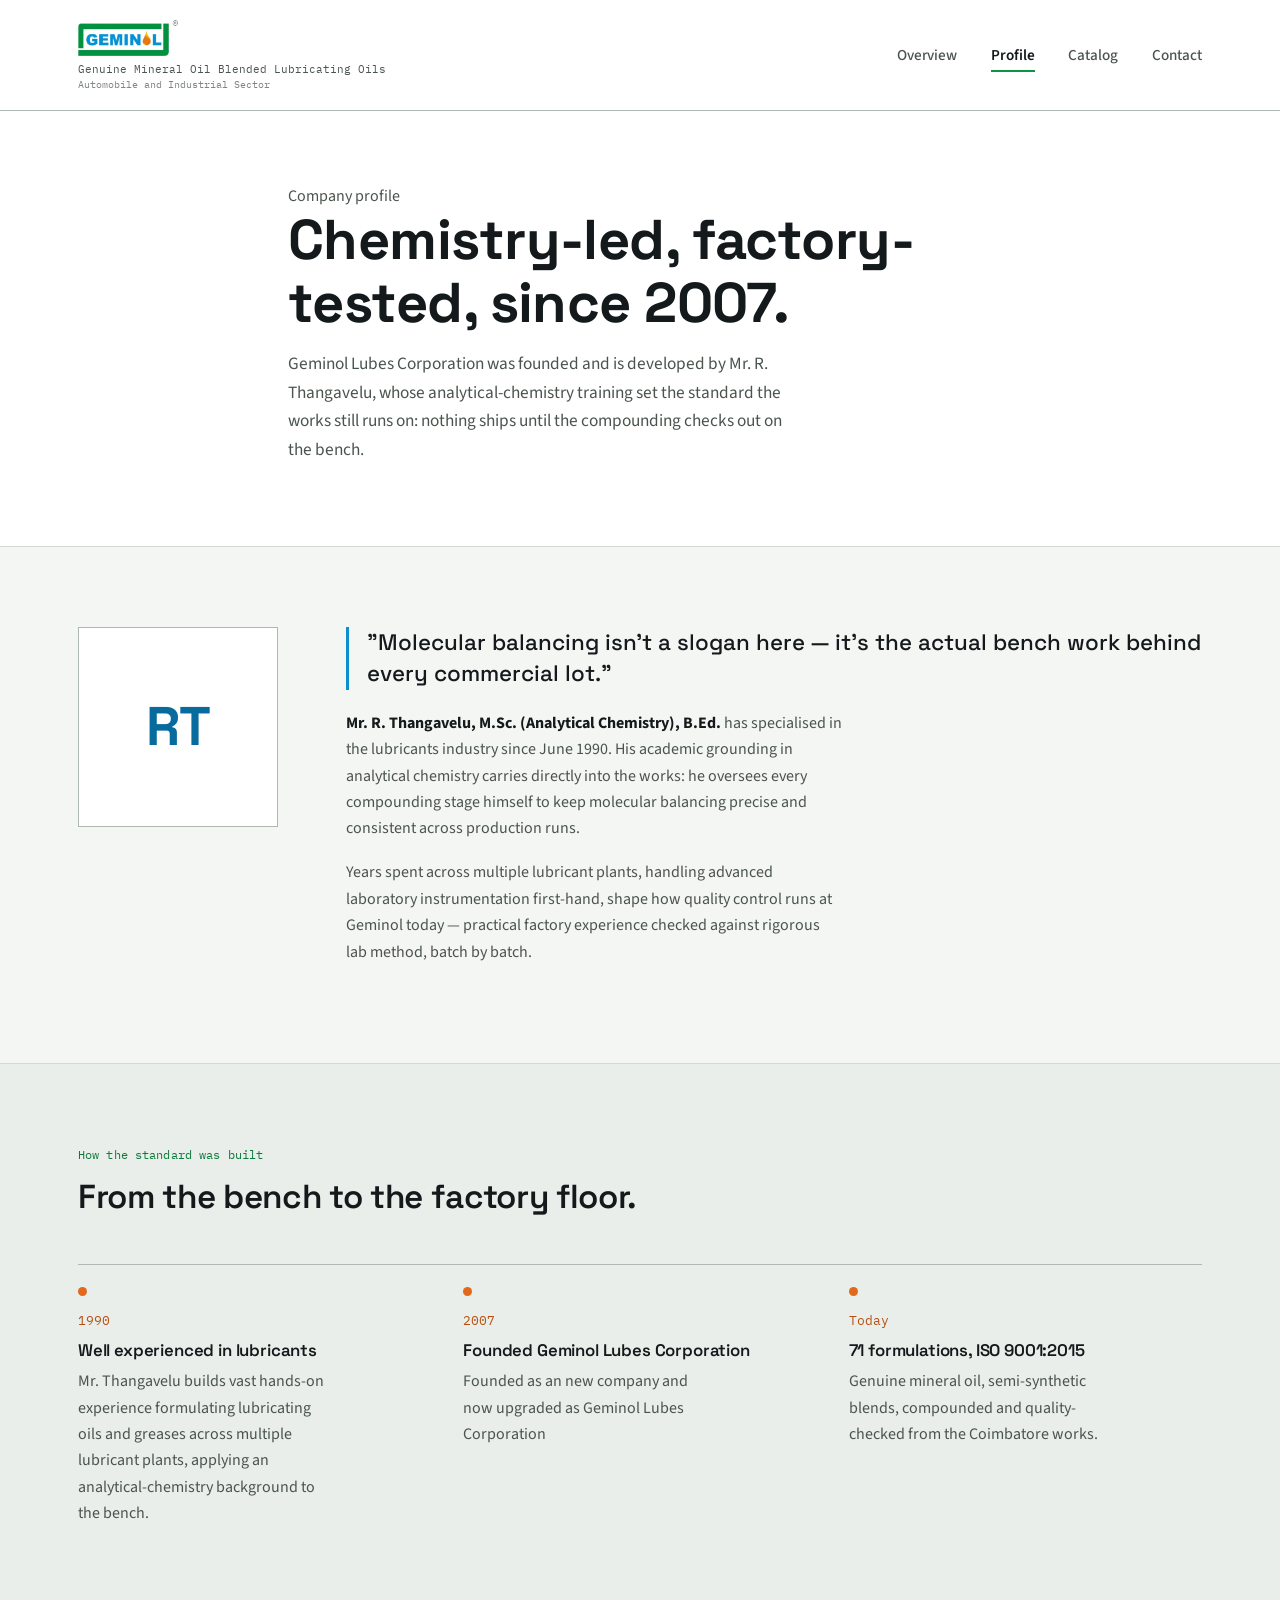
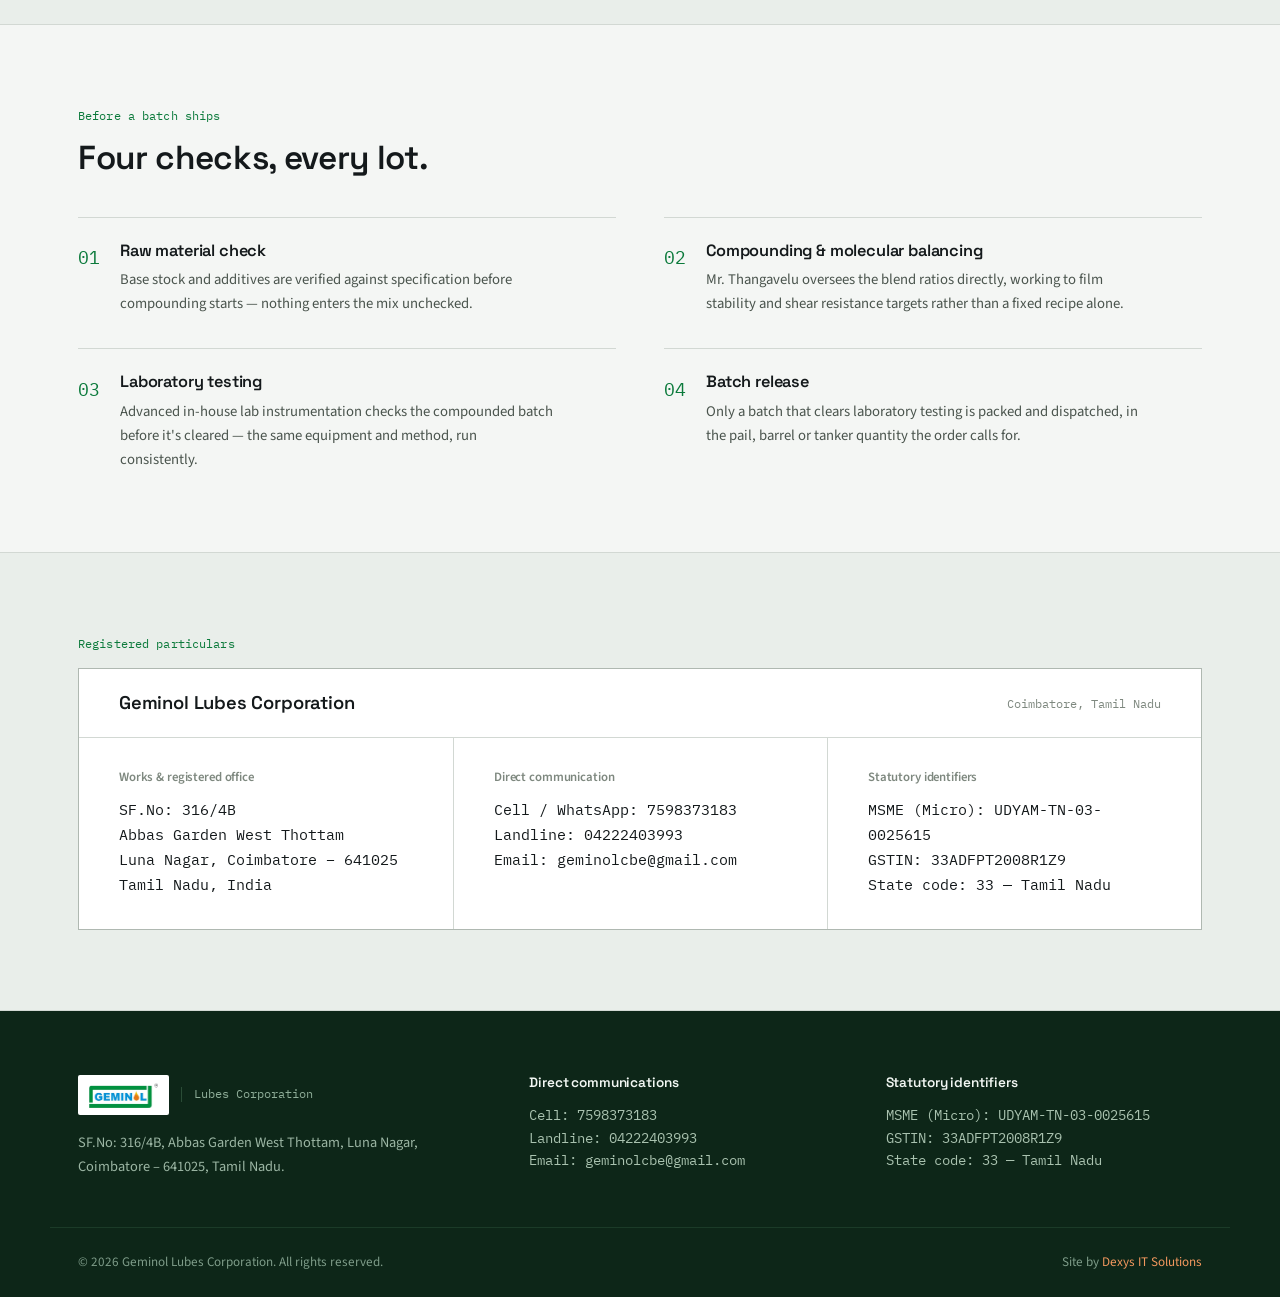
==== about.html @ b4f231f5 "Update about.html" ====
<!DOCTYPE html>
<html lang="en">
<head>
<meta charset="UTF-8">
<meta name="viewport" content="width=device-width, initial-scale=1.0">
<title>Company Profile — Geminol Lubes Corporation</title>
<meta name="description" content="Geminol Lubes Corporation, Coimbatore — founded by analytical chemist Mr. R. Thangavelu, specialising in lubricants since June 1990.">
<link rel="icon" href="geminol-logo-r.png">
<link rel="preconnect" href="https://fonts.googleapis.com">
<link rel="preconnect" href="https://fonts.gstatic.com" crossorigin>
<link rel="stylesheet" href="https://fonts.googleapis.com/css2?family=Space+Grotesk:wght@400;500;600;700&family=IBM+Plex+Mono:wght@400;500;600&family=Source+Sans+3:wght@400;500;600;700&display=swap">
<link rel="stylesheet" href="style.css">
</head>
<body>
<a href="#main" class="skip-link">Skip to content</a>

<header class="site-header">
  <div class="header-inner">
    <a href="index.html" class="brand">
      <img src="geminol-logo-r.png" alt="Geminol Lubes Corporation, registered trademark" class="logo-img">
      <span class="brand-info">
        <span class="brand-tagline">Genuine Mineral Oil Blended Lubricating Oils</span>
        <span class="brand-sector">Automobile and Industrial Sector</span>
      </span>
    </a>
    <button class="nav-toggle" aria-label="Toggle menu" aria-expanded="false" aria-controls="primaryNav">
      <span class="bar"></span><span class="bar"></span><span class="bar"></span>
    </button>
    <nav>
      <div class="nav-panel" id="primaryNav">
        <ul class="nav-menu">
          <li><a href="index.html">Overview</a></li>
          <li><a href="about.html" class="active" aria-current="page">Profile</a></li>
          <li><a href="products.html">Catalog</a></li>
          <li><a href="contact.html">Contact</a></li>
        </ul>
        <div class="nav-quick">
          <a href="tel:+917598373183" class="nav-quick-link"><span class="k">Call the works</span><span class="v">7598373183</span></a>
          <a href="mailto:geminolcbe@gmail.com" class="nav-quick-link"><span class="k">Email the desk</span><span class="v">geminolcbe@gmail.com</span></a>
        </div>
      </div>
    </nav>
  </div>
</header>

<main id="main">

  <section class="hero" style="padding-bottom:4rem;">
    <div class="container" style="max-width:760px;">
      <span class="badge">Company profile</span>
      <h1 style="max-width:none;">Chemistry-led, factory-tested, since 2007.</h1>
      <p class="lede">Geminol Lubes Corporation was founded and is developed by Mr. R. Thangavelu, whose analytical-chemistry training set the standard the works still runs on: nothing ships until the compounding checks out on the bench.</p>
    </div>
  </section>

  <!-- ============================ FOUNDER ============================ -->
  <section class="section">
    <div class="container">
      <div class="founder">
        <div class="founder-mark">RT</div>
        <div>
          <blockquote>"Molecular balancing isn't a slogan here — it's the actual bench work behind every commercial lot."</blockquote>
          <p><strong style="color:var(--ink)">Mr. R. Thangavelu, M.Sc. (Analytical Chemistry), B.Ed.</strong> has specialised in the lubricants industry since June 1990. His academic grounding in analytical chemistry carries directly into the works: he oversees every compounding stage himself to keep molecular balancing precise and consistent across production runs.</p>
          <p>Years spent across multiple lubricant plants, handling advanced laboratory instrumentation first-hand, shape how quality control runs at Geminol today — practical factory experience checked against rigorous lab method, batch by batch.</p>
        </div>
      </div>
    </div>
  </section>

  <!-- ============================ TIMELINE ============================ -->
  <section class="section section--surface">
    <div class="container">
      <span class="kicker">How the standard was built</span>
      <h2 style="margin-bottom:2.5rem;">From the bench to the factory floor.</h2>
      <div class="timeline">
        <div class="timeline-item">
          <span class="yr">1990</span>
          <h3 style="margin:0.5rem 0 0.5rem; font-size:1.05rem;">Well experienced in lubricants</h3>
          <p style="max-width:32ch;">Mr. Thangavelu builds vast hands-on experience formulating lubricating oils and greases across multiple lubricant plants, applying an analytical-chemistry background to the bench.</p>
        </div>
        <div class="timeline-item">
          <span class="yr">2007</span>
          <h3 style="margin:0.5rem 0 0.5rem; font-size:1.05rem;">Founded Geminol Lubes Corporation</h3>
          <p style="max-width:32ch;">Founded as an new company and now upgraded as Geminol Lubes Corporation</p>
        </div>
        <div class="timeline-item">
          <span class="yr">Today</span>
          <h3 style="margin:0.5rem 0 0.5rem; font-size:1.05rem;">71 formulations, ISO 9001:2015</h3>
          <p style="max-width:32ch;">Genuine mineral oil, semi-synthetic blends, compounded and quality-checked from the Coimbatore works.</p>
        </div>
      </div>
    </div>
  </section>

  <!-- ============================ QC PROCESS ============================ -->
  <section class="section">
    <div class="container">
      <span class="kicker">Before a batch ships</span>
      <h2 style="margin-bottom:2.5rem;">Four checks, every lot.</h2>
      <div class="process-list">
        <div class="process-step">
          <span class="step-no">01</span>
          <div>
            <h3>Raw material check</h3>
            <p>Base stock and additives are verified against specification before compounding starts — nothing enters the mix unchecked.</p>
          </div>
        </div>
        <div class="process-step">
          <span class="step-no">02</span>
          <div>
            <h3>Compounding &amp; molecular balancing</h3>
            <p>Mr. Thangavelu oversees the blend ratios directly, working to film stability and shear resistance targets rather than a fixed recipe alone.</p>
          </div>
        </div>
        <div class="process-step">
          <span class="step-no">03</span>
          <div>
            <h3>Laboratory testing</h3>
            <p>Advanced in-house lab instrumentation checks the compounded batch before it's cleared — the same equipment and method, run consistently.</p>
          </div>
        </div>
        <div class="process-step">
          <span class="step-no">04</span>
          <div>
            <h3>Batch release</h3>
            <p>Only a batch that clears laboratory testing is packed and dispatched, in the pail, barrel or tanker quantity the order calls for.</p>
          </div>
        </div>
      </div>
    </div>
  </section>

  <!-- ============================ STATUTORY / CERTIFICATE BLOCK ============================ -->
  <section class="section section--surface">
    <div class="container">
      <span class="kicker">Registered particulars</span>
      <div class="certificate">
        <div class="certificate-head">
          <h3>Geminol Lubes Corporation</h3>
          <span>Coimbatore, Tamil Nadu</span>
        </div>
        <div class="certificate-grid">
          <div class="certificate-cell">
            <h4>Works &amp; registered office</h4>
            <div class="val">SF.No: 316/4B<br>Abbas Garden West Thottam<br>Luna Nagar, Coimbatore – 641025<br>Tamil Nadu, India</div>
          </div>
          <div class="certificate-cell">
            <h4>Direct communication</h4>
            <div class="val">Cell / WhatsApp: 7598373183<br>Landline: 04222403993<br>Email: geminolcbe@gmail.com</div>
          </div>
          <div class="certificate-cell">
            <h4>Statutory identifiers</h4>
            <div class="val">MSME (Micro): UDYAM-TN-03-0025615<br>GSTIN: 33ADFPT2008R1Z9<br>State code: 33 — Tamil Nadu</div>
          </div>
        </div>
      </div>
    </div>
  </section>

</main>

<footer class="site-footer">
  <div class="container footer-grid">
    <div>
      <div class="footer-brand">
        <span class="footer-logo-chip"><img src="geminol-logo-r.png" alt="Geminol Lubes Corporation, registered trademark"></span>
        <span class="brand-tag">Lubes Corporation</span>
      </div>
      <p>SF.No: 316/4B, Abbas Garden West Thottam, Luna Nagar, Coimbatore – 641025, Tamil Nadu.</p>
    </div>
    <div>
      <h4>Direct communications</h4>
      <p class="mono">Cell: 7598373183<br>Landline: 04222403993<br>Email: geminolcbe@gmail.com</p>
    </div>
    <div>
      <h4>Statutory identifiers</h4>
      <p class="mono">MSME (Micro): UDYAM-TN-03-0025615<br>GSTIN: 33ADFPT2008R1Z9<br>State code: 33 — Tamil Nadu</p>
    </div>
  </div>
  <div class="footer-bottom">
    <span>© 2026 Geminol Lubes Corporation. All rights reserved.</span>
    <span>Site by <a href="https://dexys.in" target="_blank" rel="noopener">Dexys IT Solutions</a></span>
  </div>
</footer>

<script src="app.js"></script>
</body>
</html>
---- style.css ----
/* ==========================================================================
   GEMINOL LUBES CORPORATION — Design System
   Concept: the visual language of an oil analysis certificate / viscosity
   datasheet, built on the brand's own logo palette — bracket green,
   wordmark blue, droplet orange. Orange is spent in one place only (the
   viscosity chart and the droplet); green carries primary actions and
   structure; blue carries links and voice. Mono type reserved for data.
   ========================================================================== */

:root{
  /* --- color: derived from the Geminol logo --- */
  --canvas:      #F4F6F4;
  --panel:       #FFFFFF;
  --surface:     #E9EEEA;
  --ink:         #14191B;
  --ink-soft:    #4A544D;
  --ink-faint:   #7E887F;
  --ink-dark:    #0D2618;
  --line:        #D2D8D3;
  --line-strong: #AFB8B1;

  --green:       #0E9448;
  --green-deep:  #0B7A3B;
  --green-pale:  #E1F4E7;

  --blue:        #0B8FD1;
  --blue-deep:   #076B9E;
  --blue-pale:   #DFF1FB;

  --accent:      #E2681C;
  --accent-deep: #B84E12;
  --accent-pale: #FBE4CE;
  --accent-dark-bg: #F2985E;
  --signal:      #93301E;

  /* --- type --- */
  --f-display: 'Space Grotesk', system-ui, sans-serif;
  --f-body:    'Source Sans 3', system-ui, -apple-system, sans-serif;
  --f-mono:    'IBM Plex Mono', ui-monospace, SFMono-Regular, Menlo, monospace;

  /* --- layout --- */
  --maxw: 1180px;
  --gutter: 1.75rem;
  --radius: 2px;
  --header-h: 73px;
}

*,*::before,*::after{ box-sizing:border-box; }
html{ font-size:16px; scroll-behavior:smooth; }
@media (prefers-reduced-motion: reduce){
  html{ scroll-behavior:auto; }
  *,*::before,*::after{ animation-duration:0.001ms !important; animation-iteration-count:1 !important; transition-duration:0.001ms !important; }
}

body{
  margin:0;
  font-family:var(--f-body);
  background:var(--canvas);
  color:var(--ink-soft);
  line-height:1.65;
  -webkit-font-smoothing:antialiased;
}

h1,h2,h3,h4{
  font-family:var(--f-display);
  color:var(--ink);
  font-weight:600;
  line-height:1.12;
  letter-spacing:-0.01em;
  margin:0 0 1rem;
}
h1{ font-size:clamp(2.3rem, 4.4vw, 3.5rem); font-weight:700; }
h2{ font-size:clamp(1.55rem, 2.6vw, 2.1rem); }
h3{ font-size:1.15rem; }

p{ margin:0 0 1.1rem; max-width:62ch; }
a{ color:var(--blue-deep); text-decoration:none; }
a:hover{ text-decoration:underline; text-underline-offset:3px; }

button, input{ font-family:inherit; }

:focus-visible{
  outline:2px solid var(--accent);
  outline-offset:2px;
}

.skip-link{
  position:absolute;
  left:1rem; top:-3rem;
  background:var(--ink);
  color:#fff;
  padding:0.65rem 1.1rem;
  font-size:0.9rem;
  font-weight:600;
  z-index:200;
  border-radius:var(--radius);
  transition:top .15s ease;
}
.skip-link:focus{ top:1rem; }

.mono{ font-family:var(--f-mono); }

.container{
  max-width:var(--maxw);
  margin:0 auto;
  padding:0 var(--gutter);
}

.lede{
  font-size:1.08rem;
  color:var(--ink-soft);
  max-width:56ch;
}

.section{
  padding:5rem 0;
  border-bottom:1px solid var(--line);
}
.section--tight{ padding:3.5rem 0; }
.section--surface{ background:var(--surface); }
.section--ink{ background:var(--ink-dark); border-bottom:1px solid var(--ink-dark); color:#CFE0D3; }
.section--ink h2, .section--ink h3{ color:#F2F7F3; }
.section--ink p{ color:#A9C2AF; }
.section--ink .kicker{ color:var(--accent-dark-bg); }

.kicker{
  display:block;
  font-family:var(--f-mono);
  font-size:0.78rem;
  color:var(--green-deep);
  margin-bottom:0.85rem;
  letter-spacing:0.01em;
}

/* --------------------------------- buttons ------------------------------- */
.btn{
  display:inline-flex;
  align-items:center;
  gap:0.5rem;
  padding:0.8rem 1.5rem;
  font-family:var(--f-body);
  font-weight:600;
  font-size:0.95rem;
  border:1px solid transparent;
  border-radius:var(--radius);
  cursor:pointer;
  transition:background-color .15s ease, color .15s ease, border-color .15s ease, transform .1s ease;
}
.btn:active{ transform:translateY(1px); }
.btn-primary{
  background:var(--green);
  color:#fff;
}
.btn-primary:hover{ background:var(--green-deep); text-decoration:none; }
.btn-outline{
  background:transparent;
  border-color:var(--ink);
  color:var(--ink);
}
.btn-outline:hover{ background:var(--ink); color:#fff; text-decoration:none; }
.section--ink .btn-outline{ border-color:#7FA98A; color:#F2F7F3; }
.section--ink .btn-outline:hover{ background:#F2F7F3; color:var(--ink-dark); }
.btn-row{ display:flex; gap:1rem; flex-wrap:wrap; margin-top:2rem; }

/* --------------------------------- header -------------------------------- */
.site-header{
  position:sticky; top:0; z-index:50;
  background:var(--panel);
  border-bottom:1px solid var(--line-strong);
  transition:box-shadow .2s ease;
}
.site-header.is-scrolled{
  box-shadow:0 6px 16px -12px rgba(13,38,24,0.35);
}
.header-inner{
  display:flex; align-items:center; justify-content:space-between;
  padding:1.1rem var(--gutter);
  max-width:var(--maxw); margin:0 auto;
}
.brand{
  display:flex; flex-direction:column; align-items:flex-start;
  gap:0.4rem; min-width:0;
  text-decoration:none;
}
.brand:hover{ text-decoration:none; }
.logo-wrap{ position:relative; display:inline-flex; line-height:0; }
.logo-img{ height:38px; width:auto; display:block; }
.reg-mark{
  position:absolute;
  top:-2px; right:-11px;
  font-family:var(--f-mono);
  font-size:0.62rem;
  line-height:1;
  color:var(--ink-faint);
}
.footer-logo-chip .reg-mark{ color:var(--ink-faint); }
.brand-info{
  display:flex; flex-direction:column; gap:0.1rem;
  max-width:min(72vw, 360px);
}
.brand-name{
  font-family:var(--f-display);
  font-weight:700;
  font-size:0.92rem;
  color:var(--ink);
  letter-spacing:0.03em;
  line-height:1.2;
}
.brand-tagline{
  font-family:var(--f-mono);
  font-size:0.68rem;
  color:var(--ink-soft);
  line-height:1.35;
}
.brand-sector{
  font-family:var(--f-mono);
  font-size:0.64rem;
  color:var(--ink-faint);
  line-height:1.35;
}
.brand-tag{
  font-family:var(--f-mono);
  font-size:0.72rem;
  color:var(--ink-faint);
  border-left:1px solid var(--line-strong);
  padding-left:0.75rem;
  line-height:1.3;
}
.brand-word{
  font-family:var(--f-display);
  font-weight:700;
  font-size:1.05rem;
  color:var(--ink);
  line-height:1.15;
}
.brand-word small{
  display:block;
  font-family:var(--f-mono);
  font-weight:400;
  font-size:0.68rem;
  color:var(--ink-faint);
  letter-spacing:0.02em;
}
.nav-panel{ display:contents; }
.nav-menu{
  display:flex; gap:2.1rem;
  list-style:none; margin:0; padding:0;
}
.nav-menu a{
  color:var(--ink-soft);
  font-size:0.95rem;
  font-weight:500;
  padding-bottom:4px;
  border-bottom:2px solid transparent;
}
.nav-menu a:hover{ color:var(--ink); text-decoration:none; }
.nav-menu a.active{ color:var(--ink); border-bottom-color:var(--green); font-weight:600; }
.nav-quick{ display:none; }
.nav-toggle{ display:none; }

/* --------------------------------- hero ---------------------------------- */
.hero{
  padding:4.5rem 0 5rem;
  background:var(--panel);
  border-bottom:1px solid var(--line);
}
.hero-grid{
  display:grid;
  grid-template-columns:1.05fr 0.95fr;
  gap:3.5rem;
  align-items:center;
}
.hero-copy .badge{
  display:inline-block;
  font-family:var(--f-mono);
  font-size:0.78rem;
  color:var(--green-deep);
  background:var(--green-pale);
  padding:0.32rem 0.7rem;
  border-radius:2px;
  margin-bottom:1.25rem;
}
.hero-copy h1{ max-width:14ch; }
blockquote.motto{
  margin:1.5rem 0 0;
  padding-left:1.1rem;
  border-left:3px solid var(--accent);
  font-family:var(--f-display);
  font-size:1.15rem;
  font-style:normal;
  color:var(--ink);
  max-width:42ch;
}
blockquote.motto cite{ display:block; font-style:normal; font-family:var(--f-body); font-size:0.85rem; color:var(--ink-faint); margin-top:0.6rem; }

/* viscosity chart panel */
.chart-panel{
  background:var(--panel);
  border:1px solid var(--line-strong);
  padding:1.5rem 1.5rem 1.25rem;
  box-shadow:0 18px 40px -28px rgba(22,25,27,0.35);
}
.chart-panel-head{
  display:flex; justify-content:space-between; align-items:baseline;
  margin-bottom:0.75rem;
}
.chart-panel-head h3{ margin:0; font-size:0.95rem; color:var(--ink); }
.chart-panel-head span{ font-family:var(--f-mono); font-size:0.72rem; color:var(--ink-faint); }
.chart-svg{ width:100%; height:auto; display:block; }
.chart-legend{
  display:flex; gap:1.5rem; margin-top:0.9rem; flex-wrap:wrap;
}
.legend-item{
  display:flex; align-items:center; gap:0.45rem;
  font-family:var(--f-mono); font-size:0.72rem; color:var(--ink-soft);
  background:none; border:none; padding:0.2rem 0; cursor:pointer;
  opacity:1; transition:opacity .15s ease, color .15s ease;
}
.legend-item.is-dimmed{ opacity:0.4; }
.legend-item:hover, .legend-item:focus-visible{ color:var(--ink); }
.chart-legend i{ width:14px; height:3px; display:inline-block; border-radius:2px; }

.draw-line{
  stroke-dasharray:900;
  stroke-dashoffset:900;
  animation:draw 1.8s ease-out forwards;
  transition:stroke-width .15s ease, opacity .15s ease;
}
.draw-line.delay{ animation-delay:0.35s; }
@keyframes draw{ to{ stroke-dashoffset:0; } }
@media (prefers-reduced-motion: reduce){
  .draw-line{ animation:none; stroke-dashoffset:0; }
}

/* --------------------------------- stat line ------------------------------ */
.stat-line{
  display:flex;
  flex-wrap:wrap;
  border-top:1px solid var(--line);
  border-bottom:1px solid var(--line);
}
.stat-line .stat{
  flex:1 1 0;
  padding:2rem var(--gutter);
  border-left:1px solid var(--line);
}
.stat-line .stat:first-child{ border-left:none; }
.stat .num{
  display:block;
  font-family:var(--f-mono);
  font-size:1.9rem;
  color:var(--ink);
  font-weight:500;
}
.stat .label{
  display:block;
  font-size:0.88rem;
  color:var(--ink-soft);
  margin-top:0.3rem;
}

/* ----------------------------- reasons list -------------------------------- */
.reason-grid{
  display:grid;
  grid-template-columns:repeat(4,1fr);
  border-top:1px solid var(--line);
}
.reason{
  padding:1.75rem 1.5rem 1.75rem 0;
  border-left:1px solid var(--line);
  padding-left:1.5rem;
}
.reason:first-child{ border-left:none; padding-left:0; }
.reason h3{ font-size:1rem; margin-bottom:0.6rem; }
.reason p{ font-size:0.92rem; margin-bottom:0; }

/* ------------------------------ two column doc ---------------------------- */
.doc-split{
  display:grid;
  grid-template-columns:1fr 1fr;
  gap:0;
  border:1px solid var(--line);
  background:var(--panel);
}
.doc-split .doc-col{
  padding:2.75rem;
}
.doc-split .doc-col + .doc-col{
  border-left:1px solid var(--line);
}
.doc-col h3{ margin-bottom:0.9rem; }

/* ----------------------------- category preview --------------------------- */
.category-grid{
  display:grid;
  grid-template-columns:1.35fr 1fr;
  gap:1.75rem;
}
.category-panel{
  border:1px solid var(--line-strong);
  background:var(--panel);
  padding:2.5rem;
  display:flex;
  flex-direction:column;
  justify-content:space-between;
  min-height:280px;
  text-decoration:none;
  color:inherit;
  transition:border-color .15s ease, box-shadow .15s ease;
}
.category-panel:hover{
  text-decoration:none;
  border-color:var(--green);
  box-shadow:0 14px 30px -24px rgba(13,38,24,0.45);
}
.category-panel.is-primary{
  background:var(--ink-dark);
  color:#CFE0D3;
  border-color:var(--ink-dark);
}
.category-panel.is-primary:hover{ border-color:var(--accent-dark-bg); }
.category-panel.is-primary h3{ color:#F2F7F3; }
.category-panel.is-primary p{ color:#A9C2AF; }
.category-count{
  font-family:var(--f-mono);
  font-size:2.6rem;
  color:var(--accent);
}
.category-panel.is-primary .category-count{ color:var(--accent-dark-bg); }
.category-panel .cat-link{
  font-weight:600;
  color:var(--blue-deep);
}
.category-panel.is-primary .cat-link{ color:var(--accent-dark-bg); }
.category-panel:hover .cat-link{ text-decoration:underline; text-underline-offset:3px; }

/* ------------------------------- founder block ----------------------------- */
.founder{
  display:grid;
  grid-template-columns:220px 1fr;
  gap:3rem;
  align-items:start;
}
.founder-mark{
  width:200px; height:200px;
  border:1px solid var(--line-strong);
  background:var(--panel);
  display:flex; align-items:center; justify-content:center;
  font-family:var(--f-display);
  font-size:3.4rem;
  font-weight:700;
  color:var(--blue-deep);
}
.founder blockquote{
  margin:0 0 1.25rem;
  font-family:var(--f-display);
  font-size:1.4rem;
  font-weight:500;
  color:var(--ink);
  line-height:1.4;
  padding-left:1.1rem;
  border-left:3px solid var(--blue);
}

/* -------------------------------- timeline --------------------------------- */
.timeline{
  display:grid;
  grid-template-columns:repeat(3,1fr);
  gap:2rem;
  position:relative;
  padding-top:2rem;
}
.timeline::before{
  content:"";
  position:absolute; top:0.55rem; left:0; right:0;
  height:1px; background:var(--line-strong);
}
.timeline-item{ position:relative; padding-top:1.25rem; }
.timeline-item::before{
  content:"";
  position:absolute; top:0; left:0;
  width:9px; height:9px;
  background:var(--accent);
  border-radius:50%;
}
.timeline-item .yr{ font-family:var(--f-mono); font-size:0.82rem; color:var(--accent-deep); }

/* ------------------------------- process steps ------------------------------ */
.process-list{
  display:grid;
  grid-template-columns:1fr 1fr;
  gap:2rem 3rem;
}
.process-step{
  display:flex;
  gap:1.25rem;
  padding-top:1.5rem;
  border-top:1px solid var(--line);
}
.step-no{
  font-family:var(--f-mono);
  font-size:1.1rem;
  color:var(--green-deep);
  flex:none;
  padding-top:0.1rem;
}
.process-step h3{ font-size:1.02rem; margin-bottom:0.5rem; }
.process-step p{ font-size:0.92rem; margin-bottom:0; }

/* ------------------------------- certificate block --------------------------- */
.certificate{
  border:1px solid var(--line-strong);
  background:var(--panel);
}
.certificate-head{
  padding:1.5rem 2.5rem;
  border-bottom:1px solid var(--line);
  display:flex; justify-content:space-between; align-items:center;
  flex-wrap:wrap; gap:0.5rem;
}
.certificate-head h3{ margin:0; }
.certificate-head span{ font-family:var(--f-mono); font-size:0.78rem; color:var(--ink-faint); }
.certificate-grid{
  display:grid;
  grid-template-columns:repeat(3,1fr);
}
.certificate-cell{
  padding:2rem 2.5rem;
  border-left:1px solid var(--line);
}
.certificate-cell:first-child{ border-left:none; }
.certificate-cell h4{
  font-family:var(--f-body);
  font-size:0.8rem;
  color:var(--ink-faint);
  font-weight:600;
  margin:0 0 0.75rem;
}
.certificate-cell .val{
  font-family:var(--f-mono);
  font-size:0.92rem;
  color:var(--ink);
  line-height:1.7;
}

/* -------------------------------- CTA band ---------------------------------- */
.cta-band{
  display:flex; align-items:center; justify-content:space-between;
  gap:2rem; flex-wrap:wrap;
}
.cta-band h2{ margin:0; max-width:20ch; }

/* --------------------------------- footer ----------------------------------- */
.site-footer{
  background:var(--ink-dark);
  color:#A9C2AF;
  padding:4rem 0 0;
}
.footer-grid{
  display:grid;
  grid-template-columns:1.3fr 1fr 1fr;
  gap:2.5rem;
  padding-bottom:3rem;
  border-bottom:1px solid #1B3B28;
}
.footer-grid h4{
  color:#F2F7F3;
  font-size:0.85rem;
  font-weight:600;
  margin:0 0 0.9rem;
}
.footer-grid p{ margin:0; font-size:0.9rem; color:#9BB5A3; }
.footer-grid .mono{ font-size:0.85rem; color:#A9C2AF; }
.footer-brand{ display:flex; align-items:center; gap:0.75rem; margin-bottom:1rem; }
.footer-logo-chip{
  display:inline-flex; align-items:center;
  background:#fff;
  padding:0.45rem 0.7rem;
  border-radius:2px;
  line-height:0;
}
.footer-logo-chip img{ height:26px; width:auto; display:block; }
.footer-brand .brand-tag{ color:#8FAE99; border-left-color:#2A4C36; }
.footer-bottom{
  padding:1.5rem var(--gutter);
  display:flex; justify-content:space-between; align-items:center;
  flex-wrap:wrap; gap:0.5rem;
  font-size:0.82rem;
  color:#7E9C89;
  max-width:var(--maxw);
  margin:0 auto;
}
.footer-bottom a{ color:var(--accent-dark-bg); }

/* ---------------------------------- forms ------------------------------------ */
.form-panel{
  border:1px solid var(--line-strong);
  background:var(--panel);
  padding:2.5rem;
}
.field{ margin-bottom:1.4rem; }
.field label{
  display:block;
  font-size:0.85rem;
  font-weight:600;
  color:var(--ink);
  margin-bottom:0.4rem;
}
.field .hint{ display:block; font-size:0.78rem; color:var(--ink-faint); margin-top:0.35rem; }
.field input, .field select, .field textarea{
  width:100%;
  padding:0.75rem 0.9rem;
  background:var(--canvas);
  border:1px solid var(--line-strong);
  border-radius:var(--radius);
  font-size:0.95rem;
  color:var(--ink);
}
.field input:focus, .field select:focus, .field textarea:focus{
  outline:none;
  border-color:var(--accent);
  background:var(--panel);
}
.field textarea{ resize:vertical; min-height:100px; }
.form-note{ font-size:0.82rem; color:var(--ink-faint); margin-top:1rem; }

/* -------------------------------- contact page ------------------------------- */
.contact-grid{
  display:grid;
  grid-template-columns:0.85fr 1.15fr;
  gap:2.5rem;
  align-items:start;
}
.contact-info .row{
  display:flex; gap:1rem;
  padding:1.1rem 0;
  border-bottom:1px solid var(--line);
}
.contact-info .row:first-child{ padding-top:0; }
.contact-info .row .k{
  width:9rem; flex:none;
  font-size:0.85rem; color:var(--ink-faint); font-weight:600;
}
.contact-info .row .v{ font-family:var(--f-mono); font-size:0.92rem; color:var(--ink); }
.contact-info .row .v a{ color:var(--ink); }

/* -------------------------------- products page ------------------------------ */
.catalog-hero-stats{
  display:flex; gap:2.5rem; margin-top:2rem; flex-wrap:wrap;
}
.catalog-hero-stats div{ font-family:var(--f-mono); font-size:0.85rem; color:var(--ink-soft); }
.catalog-hero-stats strong{ display:block; font-size:1.6rem; color:var(--ink); font-family:var(--f-display); }

.filter-bar{
  display:flex; justify-content:space-between; align-items:center;
  gap:1.5rem; flex-wrap:wrap;
  margin-bottom:1.75rem;
}
.filter-tabs{ display:flex; gap:0.5rem; flex-wrap:wrap; }
.filter-tabs button{
  font-family:var(--f-body);
  font-size:0.88rem; font-weight:600;
  padding:0.55rem 1rem;
  border:1px solid var(--line-strong);
  background:var(--panel);
  color:var(--ink-soft);
  cursor:pointer;
  border-radius:var(--radius);
  transition:all .15s ease;
}
.filter-tabs button:hover{ border-color:var(--accent); color:var(--ink); }
.filter-tabs button.is-active{
  background:var(--ink); border-color:var(--ink); color:#fff;
}
.search-wrap{ position:relative; }
.search-wrap input{
  width:260px;
  padding:0.6rem 0.9rem;
  border:1px solid var(--line-strong);
  background:var(--panel);
  border-radius:var(--radius);
  font-size:0.9rem;
  color:var(--ink);
}
.search-wrap input:focus{ outline:none; border-color:var(--accent); }

.segment-chips{
  display:flex; gap:0.5rem; flex-wrap:wrap; margin-bottom:2rem;
}
.segment-chips button{
  font-family:var(--f-mono);
  font-size:0.74rem;
  padding:0.35rem 0.7rem;
  border:1px solid var(--line);
  background:transparent;
  color:var(--ink-soft);
  cursor:pointer;
  border-radius:12px;
}
.segment-chips button.is-active{
  border-color:var(--accent-deep);
  color:var(--accent-deep);
  background:var(--accent-pale);
}

.spec-table{ border:1px solid var(--line-strong); background:var(--panel); }
.spec-row{
  display:grid;
  grid-template-columns:3.2rem 2.5fr 1.4fr 1.6fr;
  align-items:center;
  border-bottom:1px solid var(--line);
  padding:0.9rem 1.5rem;
  text-decoration:none;
  color:inherit;
}
a.spec-row{ cursor:pointer; }
a.spec-row:hover{ text-decoration:none; }
a.spec-row:hover .name{ color:var(--blue-deep); }
.spec-row:last-child{ border-bottom:none; }
.spec-row.head{
  font-size:0.76rem;
  text-transform:none;
  color:var(--ink-faint);
  font-weight:600;
  background:var(--surface);
}
.spec-row:not(.head):hover{ background:var(--accent-pale); }
.spec-row .idx{ font-family:var(--f-mono); font-size:0.8rem; color:var(--ink-faint); }
.spec-row .name{ font-weight:600; color:var(--ink); font-size:0.95rem; }
.seg-inline{ display:none; }
.spec-row .cat{ font-size:0.86rem; color:var(--ink-soft); }
.spec-row .seg{ font-family:var(--f-mono); font-size:0.78rem; color:var(--accent-deep); }
.empty-state{
  padding:3rem; text-align:center; color:var(--ink-faint); font-size:0.95rem;
}
.result-bar{
  display:flex; align-items:center; justify-content:space-between;
  margin-bottom:0.75rem;
}
.result-count{ font-family:var(--f-mono); font-size:0.8rem; color:var(--ink-faint); margin:0; }
.clear-filters{
  font-family:var(--f-body);
  font-size:0.82rem;
  font-weight:600;
  color:var(--blue-deep);
  background:none;
  border:none;
  cursor:pointer;
  padding:0;
}
.clear-filters:hover{ text-decoration:underline; text-underline-offset:3px; }
#catalogSection{ scroll-margin-top:88px; }

/* ------------------------------------ responsive ------------------------------ */
@media (max-width: 900px){
  .hero-grid, .doc-split, .category-grid, .contact-grid, .certificate-grid, .footer-grid{
    grid-template-columns:1fr;
  }
  .reason-grid{ grid-template-columns:1fr 1fr; }
  .reason{ border-left:1px solid var(--line); padding-left:1.5rem; border-top:1px solid var(--line); }
  .reason:nth-child(odd){ border-left:none; padding-left:0; }
  .reason:nth-child(-n+2){ border-top:none; }
  .process-list{ grid-template-columns:1fr; }
  .doc-split .doc-col + .doc-col{ border-left:none; border-top:1px solid var(--line); }
  .certificate-cell{ border-left:none; border-top:1px solid var(--line); }
  .certificate-cell:first-child{ border-top:none; }
  .founder{ grid-template-columns:1fr; }
  .founder-mark{ width:110px; height:110px; font-size:2rem; }
  .timeline{ grid-template-columns:1fr; gap:1.5rem; }
  .timeline::before{ display:none; }
  .stat-line{ flex-direction:column; }
  .stat-line .stat{ border-left:none; border-top:1px solid var(--line); }
  .stat-line .stat:first-child{ border-top:none; }
  .spec-row{ grid-template-columns:2.4rem 2fr 1fr; }
  .spec-row .seg{ display:none; }
  .spec-row.head .head-seg{ display:none; }
  .seg-inline{
    display:block;
    font-family:var(--f-mono);
    font-size:0.72rem;
    color:var(--accent-deep);
    font-weight:400;
    margin-top:0.2rem;
  }
  .segment-chips{
    flex-wrap:nowrap;
    overflow-x:auto;
    -webkit-overflow-scrolling:touch;
    scrollbar-width:thin;
    padding-bottom:0.6rem;
  }
  .segment-chips button{ flex:none; white-space:nowrap; }
}
@media (max-width: 720px){
  .reason-grid{ grid-template-columns:1fr; }
  .reason{ border-left:none !important; padding-left:0 !important; }
  .reason:not(:first-child){ border-top:1px solid var(--line); }
  .nav-panel{
    display:flex;
    flex-direction:column;
    justify-content:space-between;
    position:fixed;
    top:var(--header-h);
    left:0; right:0; bottom:0;
    background:var(--panel);
    opacity:0;
    visibility:hidden;
    transform:translateY(-8px);
    transition:opacity .18s ease, transform .18s ease, visibility 0s linear .18s;
    overflow-y:auto;
    z-index:49;
  }
  .nav-panel.is-open{
    opacity:1;
    visibility:visible;
    transform:translateY(0);
    transition:opacity .18s ease, transform .18s ease;
  }
  .nav-menu{
    flex-direction:column;
    gap:0;
    padding:0.25rem var(--gutter) 0;
    counter-reset:navitem;
  }
  .nav-menu li{
    counter-increment:navitem;
    border-bottom:1px solid var(--line);
  }
  .nav-menu a{
    display:flex;
    align-items:center;
    gap:1rem;
    width:100%;
    padding:1.15rem 0.1rem;
    border-bottom:none;
    font-size:1.05rem;
    color:var(--ink);
  }
  .nav-menu a::before{
    content:counter(navitem, decimal-leading-zero);
    font-family:var(--f-mono);
    font-size:0.78rem;
    color:var(--ink-faint);
  }
  .nav-menu a:hover, .nav-menu a:focus-visible{ color:var(--green-deep); }
  .nav-menu a.active{
    color:var(--green-deep);
    font-weight:600;
    background:var(--green-pale);
    margin:0 calc(-1 * var(--gutter));
    padding-left:calc(var(--gutter) + 0.1rem);
    padding-right:var(--gutter);
  }
  .nav-menu a.active::before{ color:var(--green-deep); }
  .nav-quick{
    display:flex;
    flex-direction:column;
    gap:1rem;
    border-top:1px solid var(--line);
    background:var(--surface);
    padding:1.5rem var(--gutter) calc(1.75rem + env(safe-area-inset-bottom, 0px));
  }
  .nav-quick-link{
    display:flex;
    flex-direction:column;
    gap:0.2rem;
  }
  .nav-quick-link .k{
    font-family:var(--f-mono);
    font-size:0.72rem;
    color:var(--ink-faint);
  }
  .nav-quick-link .v{
    font-size:1.05rem;
    font-weight:600;
    color:var(--ink);
  }
  .nav-quick-link:hover .v, .nav-quick-link:focus-visible .v{
    color:var(--green-deep);
    text-decoration:underline;
    text-underline-offset:3px;
  }
  .nav-toggle{
    display:inline-flex;
    flex-direction:column;
    align-items:center; justify-content:center;
    gap:4px;
    width:40px; height:40px;
    border:1px solid var(--line-strong);
    background:transparent;
    cursor:pointer;
    flex:none;
  }
  .nav-toggle:hover{ background:var(--surface); }
  .nav-toggle .bar{
    display:block;
    width:17px; height:2px;
    background:var(--ink);
    transition:transform .2s ease, opacity .2s ease;
  }
  .nav-toggle[aria-expanded="true"] .bar:nth-child(1){ transform:translateY(6px) rotate(45deg); }
  .nav-toggle[aria-expanded="true"] .bar:nth-child(2){ opacity:0; }
  .nav-toggle[aria-expanded="true"] .bar:nth-child(3){ transform:translateY(-6px) rotate(-45deg); }
  .cta-band{ flex-direction:column; align-items:flex-start; }
}
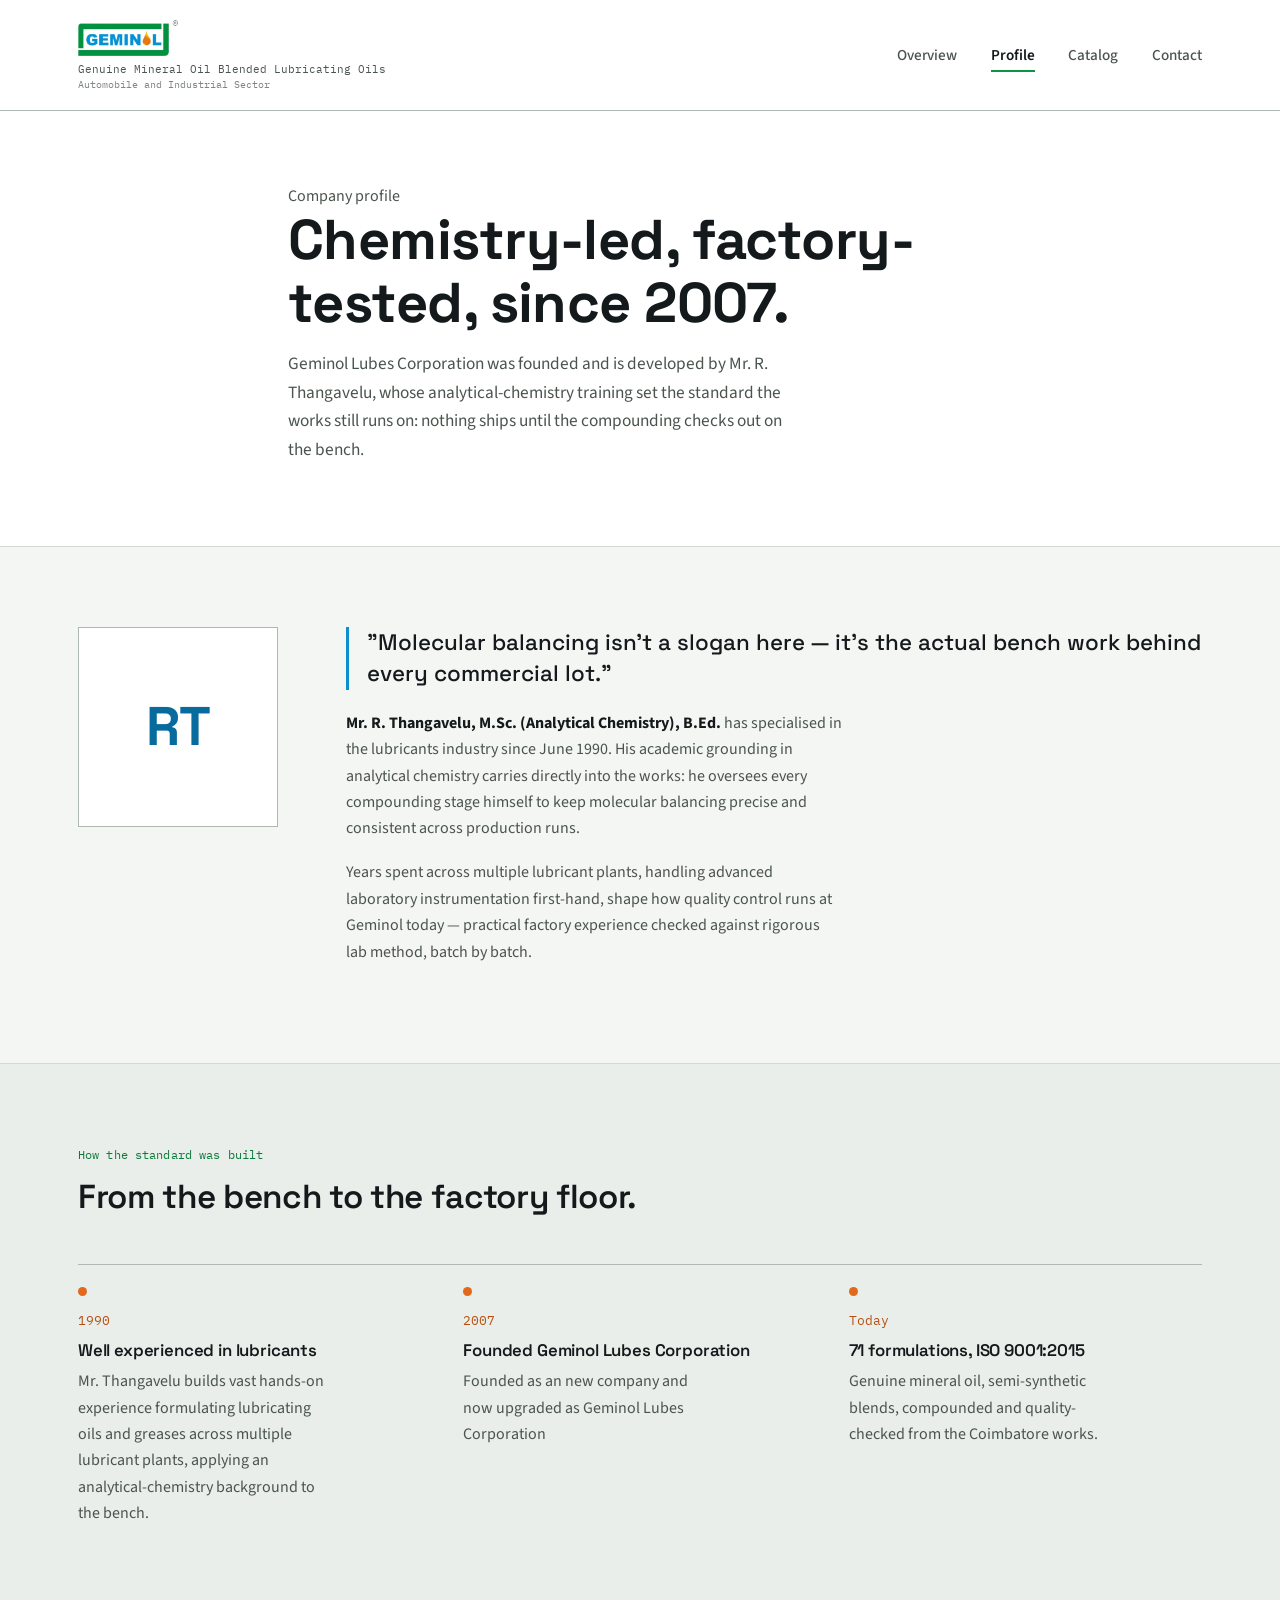
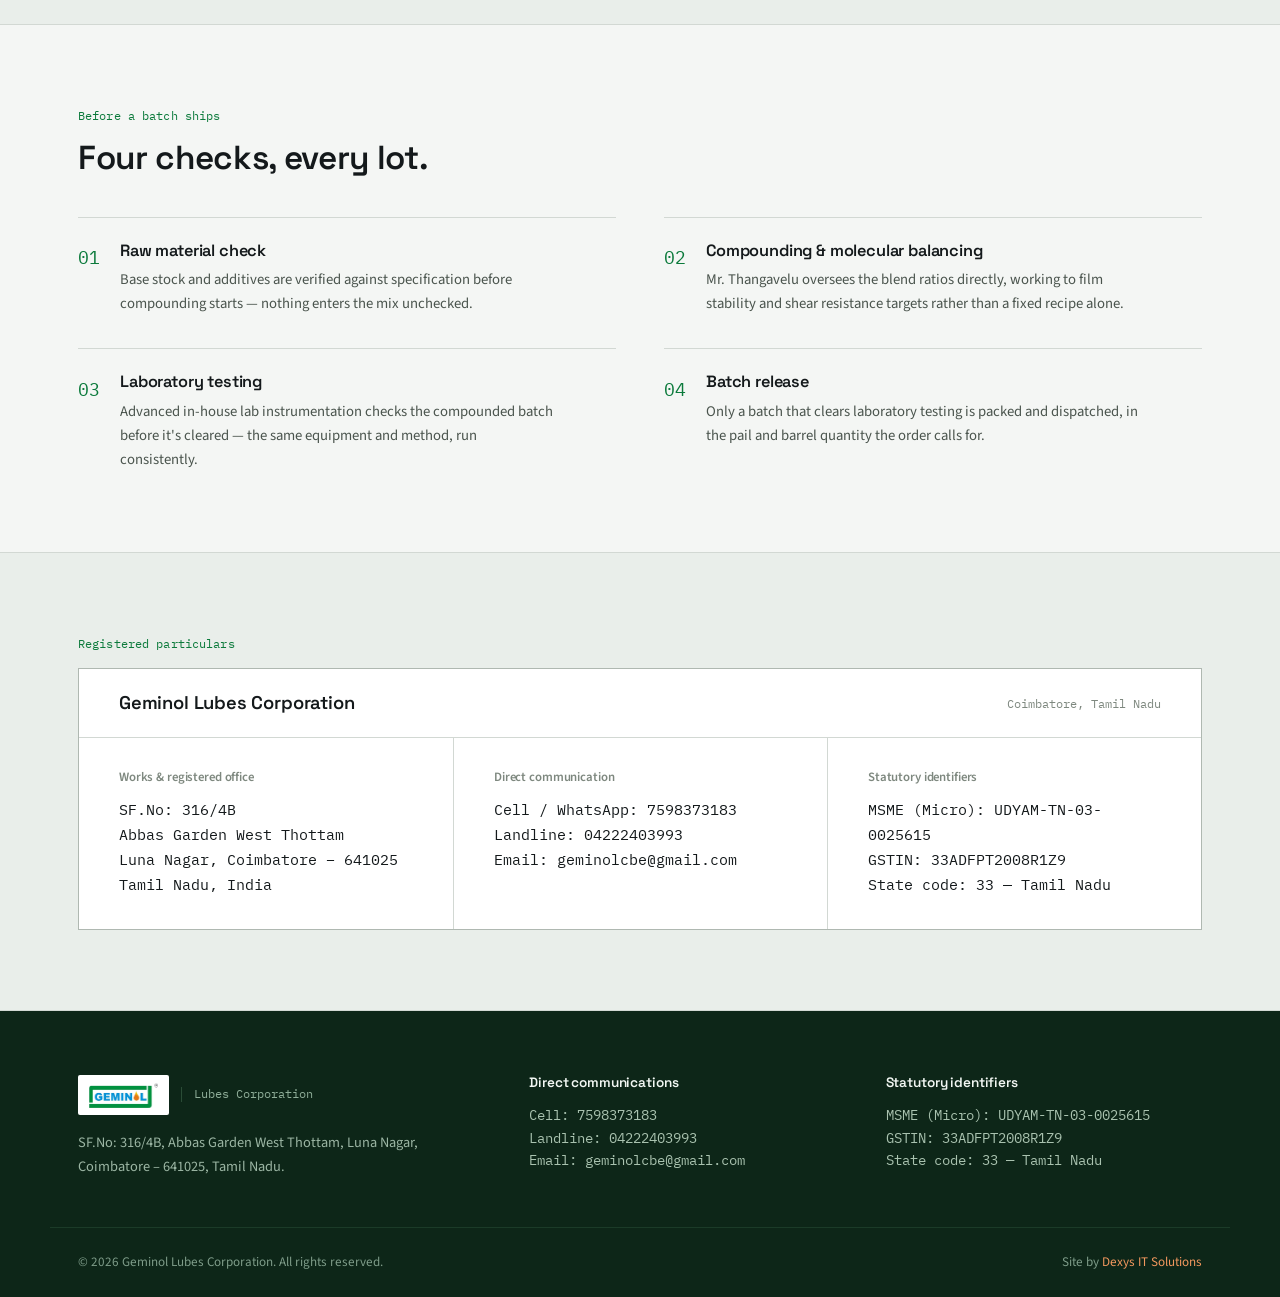
==== commit ed9420ec: "25/9/2026" ====
--- a/about.html
+++ b/about.html
@@ -123,7 +123,7 @@
           <span class="step-no">04</span>
           <div>
             <h3>Batch release</h3>
-            <p>Only a batch that clears laboratory testing is packed and dispatched, in the pail, barrel or tanker quantity the order calls for.</p>
+            <p>Only a batch that clears laboratory testing is packed and dispatched, in the pail and barrel quantity the order calls for.</p>
           </div>
         </div>
       </div>
@@ -185,4 +185,4 @@
 
 <script src="app.js"></script>
 </body>
-</html>
+</html>
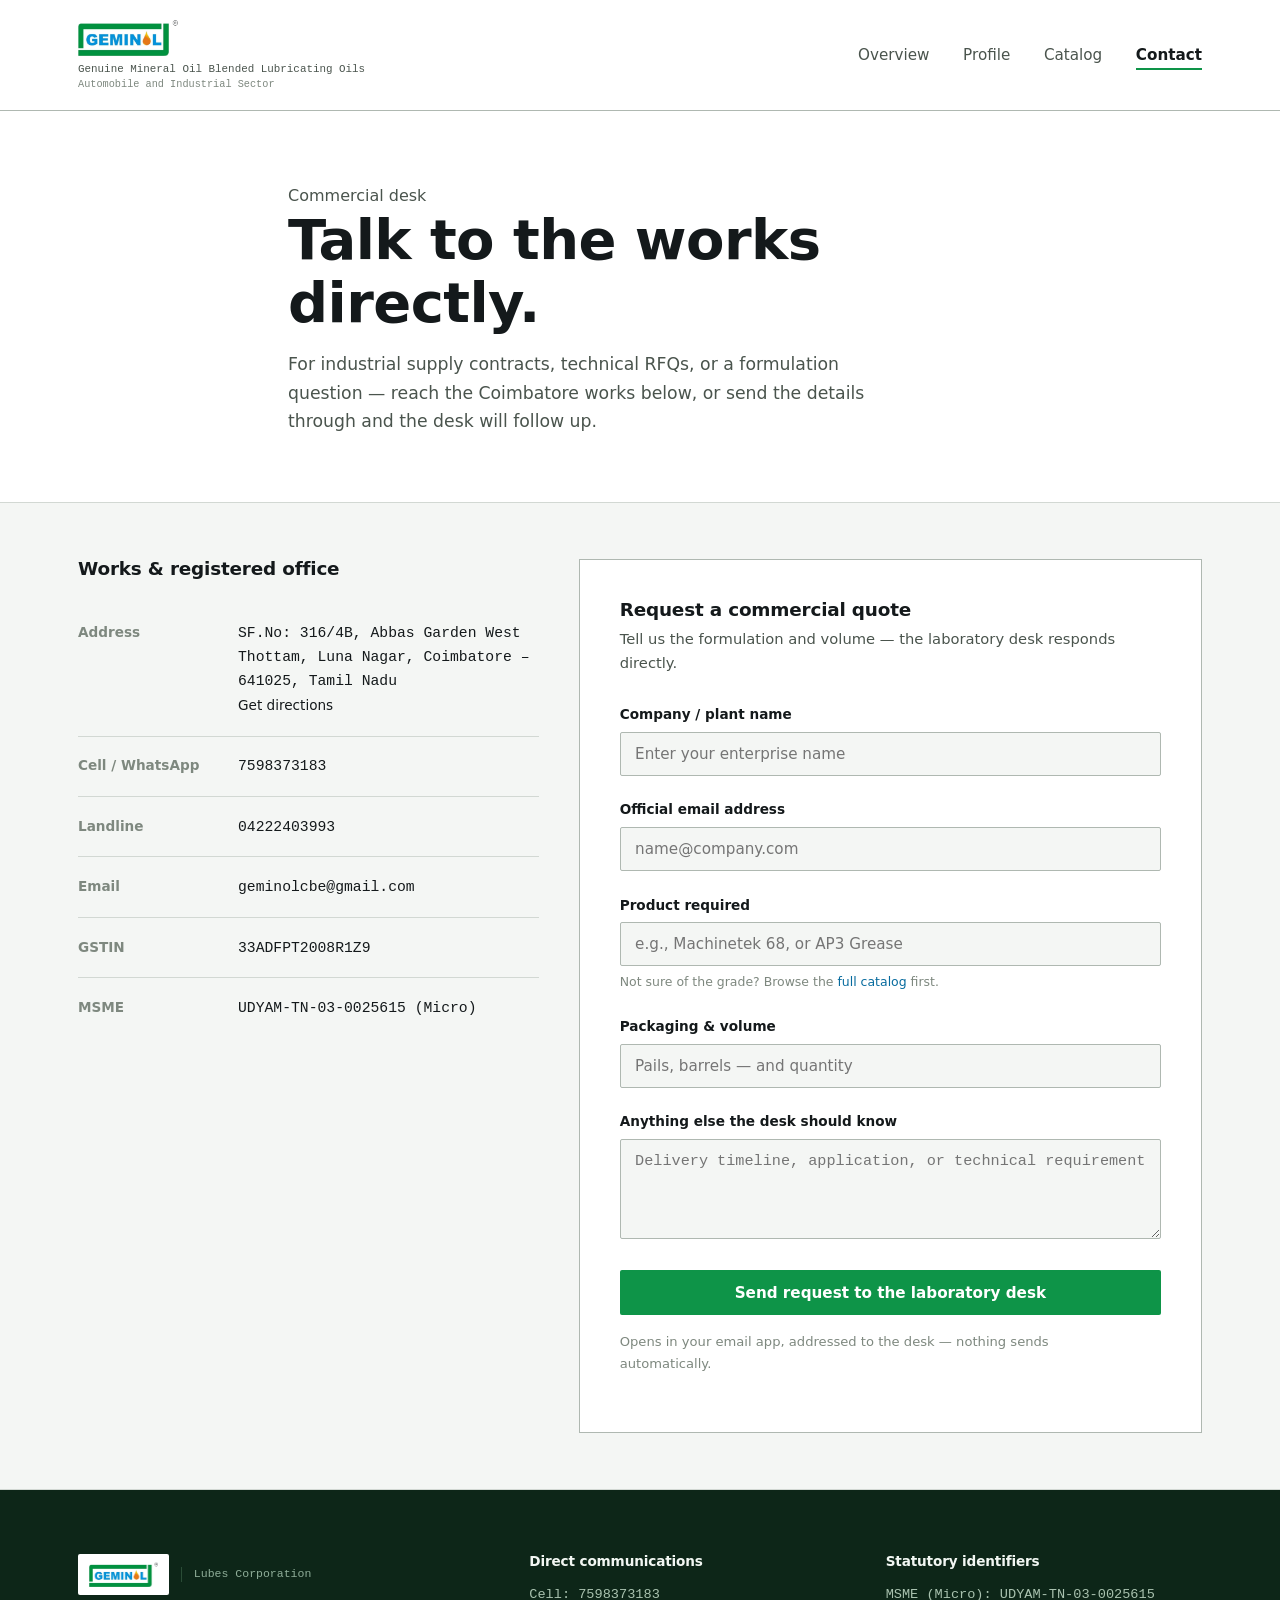
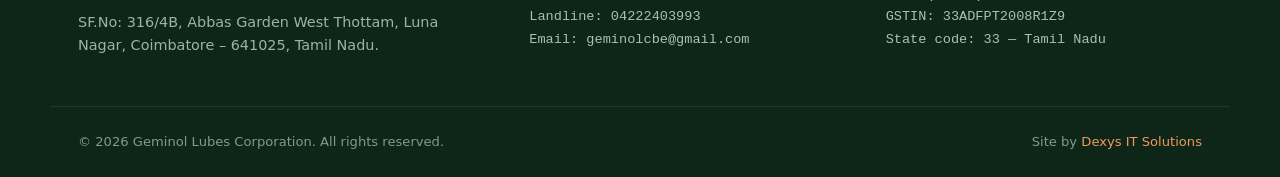
==== commit be13cf6e: "Update about.html" ====
--- a/about.html
+++ b/about.html
@@ -3,12 +3,9 @@
 <head>
 <meta charset="UTF-8">
 <meta name="viewport" content="width=device-width, initial-scale=1.0">
-<title>Company Profile — Geminol Lubes Corporation</title>
-<meta name="description" content="Geminol Lubes Corporation, Coimbatore — founded by analytical chemist Mr. R. Thangavelu, specialising in lubricants since June 1990.">
-<link rel="icon" href="geminol-logo-r.png">
-<link rel="preconnect" href="https://fonts.googleapis.com">
-<link rel="preconnect" href="https://fonts.gstatic.com" crossorigin>
-<link rel="stylesheet" href="https://fonts.googleapis.com/css2?family=Space+Grotesk:wght@400;500;600;700&family=IBM+Plex+Mono:wght@400;500;600&family=Source+Sans+3:wght@400;500;600;700&display=swap">
+<title>Contact — Geminol Lubes Corporation</title>
+<meta name="description" content="Reach Geminol Lubes Corporation's Coimbatore works for industrial supply contracts, technical RFQs, and general enquiries.">
+<link rel="icon" href="geminol-logo.png">
 <link rel="stylesheet" href="style.css">
 </head>
 <body>
@@ -27,132 +24,88 @@
       <span class="bar"></span><span class="bar"></span><span class="bar"></span>
     </button>
     <nav>
-      <div class="nav-panel" id="primaryNav">
-        <ul class="nav-menu">
-          <li><a href="index.html">Overview</a></li>
-          <li><a href="about.html" class="active" aria-current="page">Profile</a></li>
-          <li><a href="products.html">Catalog</a></li>
-          <li><a href="contact.html">Contact</a></li>
-        </ul>
-        <div class="nav-quick">
-          <a href="tel:+917598373183" class="nav-quick-link"><span class="k">Call the works</span><span class="v">7598373183</span></a>
-          <a href="mailto:geminolcbe@gmail.com" class="nav-quick-link"><span class="k">Email the desk</span><span class="v">geminolcbe@gmail.com</span></a>
-        </div>
-      </div>
+      <ul class="nav-menu" id="primaryNav">
+        <li><a href="index.html">Overview</a></li>
+        <li><a href="about.html">Profile</a></li>
+        <li><a href="products.html">Catalog</a></li>
+        <li><a href="contact.html" class="active" aria-current="page">Contact</a></li>
+      </ul>
     </nav>
   </div>
 </header>
 
 <main id="main">
 
-  <section class="hero" style="padding-bottom:4rem;">
+  <section class="hero" style="padding-bottom:3rem;">
     <div class="container" style="max-width:760px;">
-      <span class="badge">Company profile</span>
-      <h1 style="max-width:none;">Chemistry-led, factory-tested, since 2007.</h1>
-      <p class="lede">Geminol Lubes Corporation was founded and is developed by Mr. R. Thangavelu, whose analytical-chemistry training set the standard the works still runs on: nothing ships until the compounding checks out on the bench.</p>
+      <span class="badge">Commercial desk</span>
+      <h1 style="max-width:none;">Talk to the works directly.</h1>
+      <p class="lede">For industrial supply contracts, technical RFQs, or a formulation question — reach the Coimbatore works below, or send the details through and the desk will follow up.</p>
     </div>
   </section>
 
-  <!-- ============================ FOUNDER ============================ -->
-  <section class="section">
+  <section class="section section--tight">
     <div class="container">
-      <div class="founder">
-        <div class="founder-mark">RT</div>
-        <div>
-          <blockquote>"Molecular balancing isn't a slogan here — it's the actual bench work behind every commercial lot."</blockquote>
-          <p><strong style="color:var(--ink)">Mr. R. Thangavelu, M.Sc. (Analytical Chemistry), B.Ed.</strong> has specialised in the lubricants industry since June 1990. His academic grounding in analytical chemistry carries directly into the works: he oversees every compounding stage himself to keep molecular balancing precise and consistent across production runs.</p>
-          <p>Years spent across multiple lubricant plants, handling advanced laboratory instrumentation first-hand, shape how quality control runs at Geminol today — practical factory experience checked against rigorous lab method, batch by batch.</p>
-        </div>
-      </div>
-    </div>
-  </section>
+      <div class="contact-grid">
 
-  <!-- ============================ TIMELINE ============================ -->
-  <section class="section section--surface">
-    <div class="container">
-      <span class="kicker">How the standard was built</span>
-      <h2 style="margin-bottom:2.5rem;">From the bench to the factory floor.</h2>
-      <div class="timeline">
-        <div class="timeline-item">
-          <span class="yr">1990</span>
-          <h3 style="margin:0.5rem 0 0.5rem; font-size:1.05rem;">Well experienced in lubricants</h3>
-          <p style="max-width:32ch;">Mr. Thangavelu builds vast hands-on experience formulating lubricating oils and greases across multiple lubricant plants, applying an analytical-chemistry background to the bench.</p>
-        </div>
-        <div class="timeline-item">
-          <span class="yr">2007</span>
-          <h3 style="margin:0.5rem 0 0.5rem; font-size:1.05rem;">Founded Geminol Lubes Corporation</h3>
-          <p style="max-width:32ch;">Founded as an new company and now upgraded as Geminol Lubes Corporation</p>
-        </div>
-        <div class="timeline-item">
-          <span class="yr">Today</span>
-          <h3 style="margin:0.5rem 0 0.5rem; font-size:1.05rem;">71 formulations, ISO 9001:2015</h3>
-          <p style="max-width:32ch;">Genuine mineral oil, semi-synthetic blends, compounded and quality-checked from the Coimbatore works.</p>
-        </div>
-      </div>
-    </div>
-  </section>
-
-  <!-- ============================ QC PROCESS ============================ -->
-  <section class="section">
-    <div class="container">
-      <span class="kicker">Before a batch ships</span>
-      <h2 style="margin-bottom:2.5rem;">Four checks, every lot.</h2>
-      <div class="process-list">
-        <div class="process-step">
-          <span class="step-no">01</span>
-          <div>
-            <h3>Raw material check</h3>
-            <p>Base stock and additives are verified against specification before compounding starts — nothing enters the mix unchecked.</p>
+        <div class="contact-info">
+          <h3 style="margin-bottom:1.5rem;">Works &amp; registered office</h3>
+          <div class="row">
+            <span class="k">Address</span>
+            <span class="v">SF.No: 316/4B, Abbas Garden West Thottam, Luna Nagar, Coimbatore – 641025, Tamil Nadu<br><a href="https://www.google.com/maps/search/?api=1&query=SF.No+316%2F4B%2C+Abbas+Garden+West+Thottam%2C+Luna+Nagar%2C+Coimbatore+641025%2C+Tamil+Nadu" target="_blank" rel="noopener" style="font-family:var(--f-body); font-size:0.85rem;">Get directions</a></span>
+          </div>
+          <div class="row">
+            <span class="k">Cell / WhatsApp</span>
+            <span class="v"><a href="tel:+917598373183">7598373183</a></span>
+          </div>
+          <div class="row">
+            <span class="k">Landline</span>
+            <span class="v"><a href="tel:+914222403993">04222403993</a></span>
+          </div>
+          <div class="row">
+            <span class="k">Email</span>
+            <span class="v"><a href="mailto:geminolcbe@gmail.com">geminolcbe@gmail.com</a></span>
+          </div>
+          <div class="row">
+            <span class="k">GSTIN</span>
+            <span class="v">33ADFPT2008R1Z9</span>
+          </div>
+          <div class="row" style="border-bottom:none;">
+            <span class="k">MSME</span>
+            <span class="v">UDYAM-TN-03-0025615 (Micro)</span>
           </div>
         </div>
-        <div class="process-step">
-          <span class="step-no">02</span>
-          <div>
-            <h3>Compounding &amp; molecular balancing</h3>
-            <p>Mr. Thangavelu oversees the blend ratios directly, working to film stability and shear resistance targets rather than a fixed recipe alone.</p>
-          </div>
+
+        <div class="form-panel">
+          <h3 style="margin-bottom:0.4rem;">Request a commercial quote</h3>
+          <p id="formIntro" style="font-size:0.92rem; margin-bottom:1.75rem;">Tell us the formulation and volume — the laboratory desk responds directly.</p>
+          <form id="rfqForm" novalidate>
+            <div class="field">
+              <label for="company">Company / plant name</label>
+              <input type="text" id="company" name="company" placeholder="Enter your enterprise name" required>
+            </div>
+            <div class="field">
+              <label for="email">Official email address</label>
+              <input type="email" id="email" name="email" placeholder="name@company.com" required>
+            </div>
+            <div class="field">
+              <label for="formulation">Product required</label>
+              <input type="text" id="formulation" name="formulation" placeholder="e.g., Machinetek 68, or AP3 Grease">
+              <span class="hint">Not sure of the grade? Browse the <a href="products.html">full catalog</a> first.</span>
+            </div>
+            <div class="field">
+              <label for="volume">Packaging &amp; volume</label>
+              <input type="text" id="volume" name="volume" placeholder="Pails, barrels — and quantity">
+            </div>
+            <div class="field">
+              <label for="notes">Anything else the desk should know</label>
+              <textarea id="notes" name="notes" placeholder="Delivery timeline, application, or technical requirement"></textarea>
+            </div>
+            <button type="submit" class="btn btn-primary" style="width:100%; justify-content:center;">Send request to the laboratory desk</button>
+            <p class="form-note" id="formNote">Opens in your email app, addressed to the desk — nothing sends automatically.</p>
+          </form>
         </div>
-        <div class="process-step">
-          <span class="step-no">03</span>
-          <div>
-            <h3>Laboratory testing</h3>
-            <p>Advanced in-house lab instrumentation checks the compounded batch before it's cleared — the same equipment and method, run consistently.</p>
-          </div>
-        </div>
-        <div class="process-step">
-          <span class="step-no">04</span>
-          <div>
-            <h3>Batch release</h3>
-            <p>Only a batch that clears laboratory testing is packed and dispatched, in the pail and barrel quantity the order calls for.</p>
-          </div>
-        </div>
-      </div>
-    </div>
-  </section>
 
-  <!-- ============================ STATUTORY / CERTIFICATE BLOCK ============================ -->
-  <section class="section section--surface">
-    <div class="container">
-      <span class="kicker">Registered particulars</span>
-      <div class="certificate">
-        <div class="certificate-head">
-          <h3>Geminol Lubes Corporation</h3>
-          <span>Coimbatore, Tamil Nadu</span>
-        </div>
-        <div class="certificate-grid">
-          <div class="certificate-cell">
-            <h4>Works &amp; registered office</h4>
-            <div class="val">SF.No: 316/4B<br>Abbas Garden West Thottam<br>Luna Nagar, Coimbatore – 641025<br>Tamil Nadu, India</div>
-          </div>
-          <div class="certificate-cell">
-            <h4>Direct communication</h4>
-            <div class="val">Cell / WhatsApp: 7598373183<br>Landline: 04222403993<br>Email: geminolcbe@gmail.com</div>
-          </div>
-          <div class="certificate-cell">
-            <h4>Statutory identifiers</h4>
-            <div class="val">MSME (Micro): UDYAM-TN-03-0025615<br>GSTIN: 33ADFPT2008R1Z9<br>State code: 33 — Tamil Nadu</div>
-          </div>
-        </div>
       </div>
     </div>
   </section>
@@ -184,5 +137,43 @@
 </footer>
 
 <script src="app.js"></script>
+<script>
+(function(){
+  const form = document.getElementById('rfqForm');
+  const formulationInput = document.getElementById('formulation');
+  const formIntro = document.getElementById('formIntro');
+  const formNote = document.getElementById('formNote');
+
+  // Prefill from a catalog "quote this" link: contact.html?product=...&category=...
+  const params = new URLSearchParams(window.location.search);
+  const product = params.get('product');
+  const category = params.get('category');
+  if (product) {
+    formulationInput.value = product;
+    formIntro.textContent = `Quoting ${product}${category ? ' (' + category + ' range)' : ''} — fill in your details and the desk will follow up.`;
+    document.getElementById('company').focus();
+  }
+
+  form.addEventListener('submit', (e) => {
+    e.preventDefault();
+    if (!form.checkValidity()) {
+      form.reportValidity();
+      return;
+    }
+    const data = Object.fromEntries(new FormData(form).entries());
+    const subject = `RFQ — ${data.company || 'New enquiry'}${data.formulation ? ' — ' + data.formulation : ''}`;
+    const bodyLines = [
+      `Company / plant: ${data.company || '-'}`,
+      `Email: ${data.email || '-'}`,
+      `Product required: ${data.formulation || '-'}`,
+      `Packaging & volume: ${data.volume || '-'}`,
+      `Notes: ${data.notes || '-'}`,
+    ];
+    const mailto = `mailto:geminolcbe@gmail.com?subject=${encodeURIComponent(subject)}&body=${encodeURIComponent(bodyLines.join('\n'))}`;
+    formNote.textContent = 'Opening your email app now — review the message and hit send.';
+    window.location.href = mailto;
+  });
+})();
+</script>
 </body>
-</html>+</html>
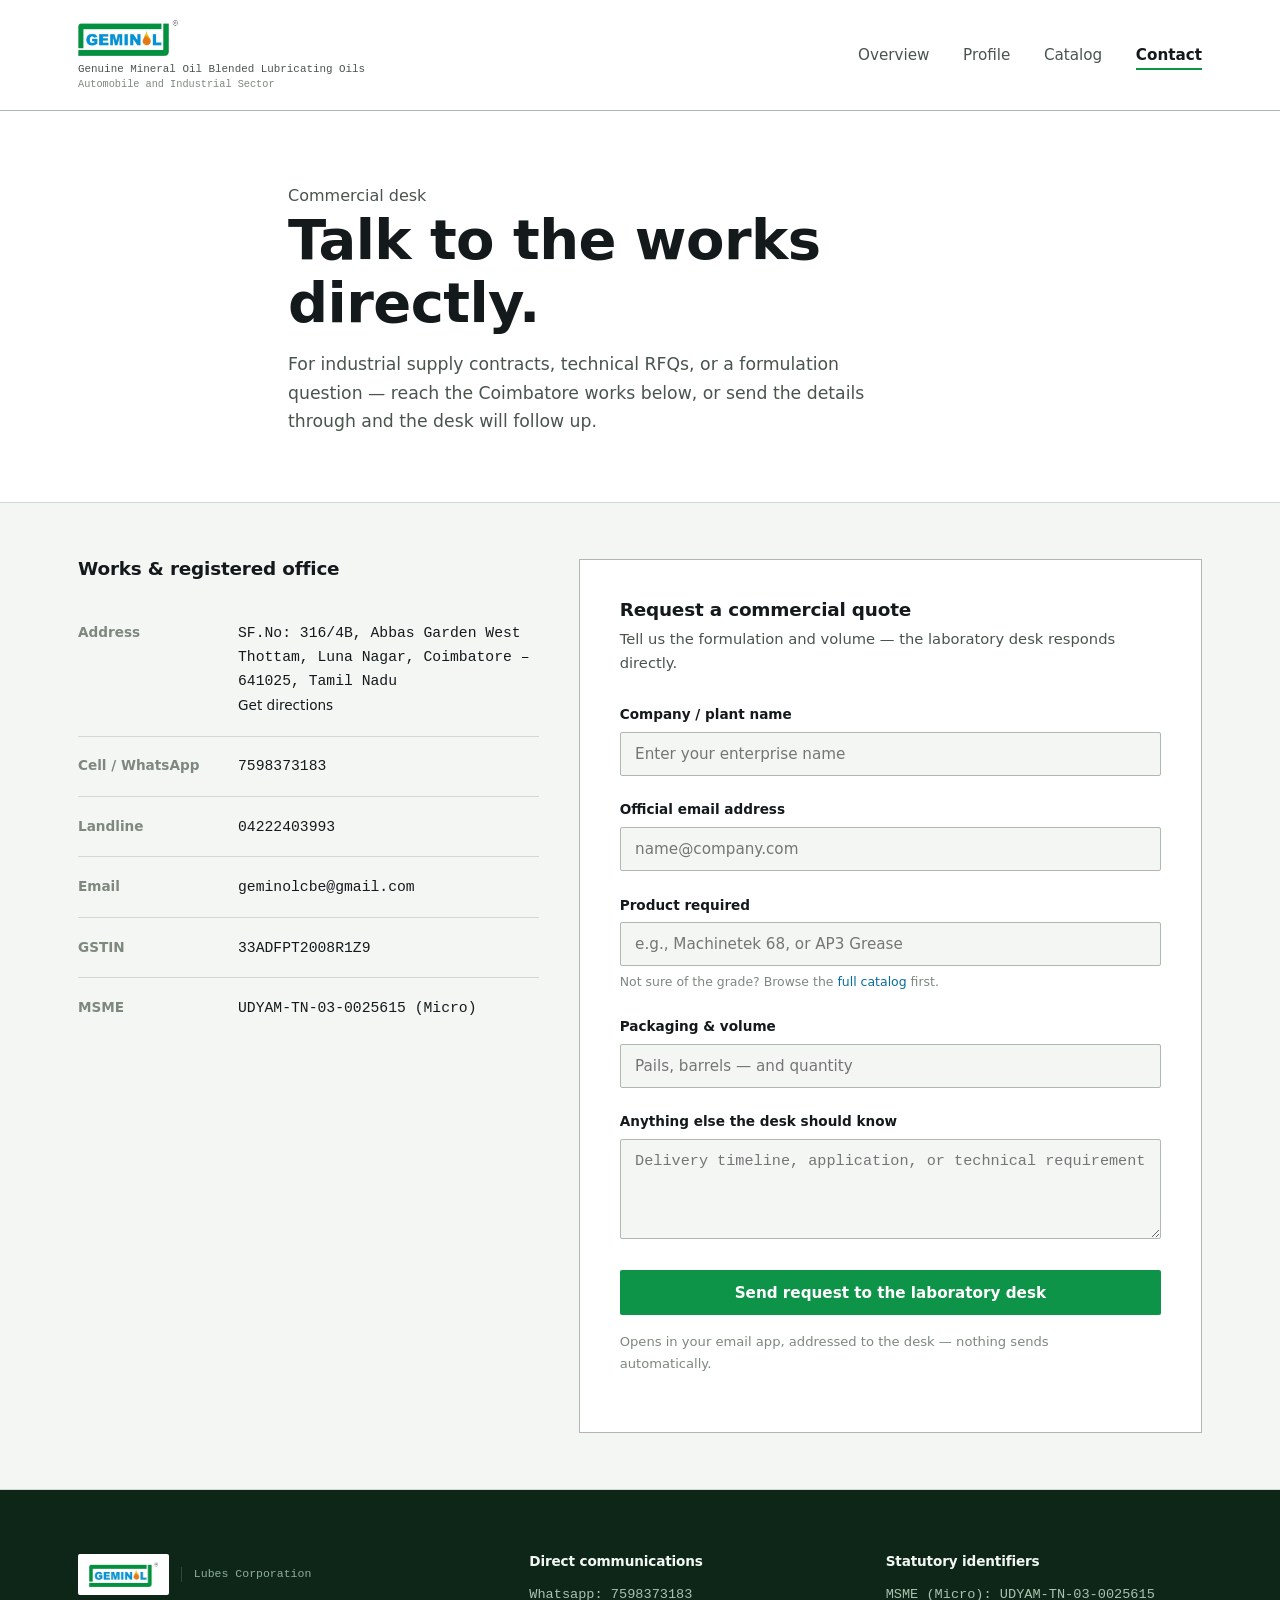
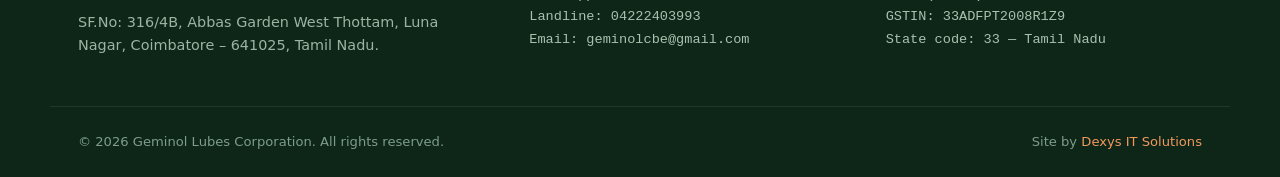
==== commit 0a6f52d5: "Update about.html" ====
--- a/about.html
+++ b/about.html
@@ -123,7 +123,7 @@
     </div>
     <div>
       <h4>Direct communications</h4>
-      <p class="mono">Cell: 7598373183<br>Landline: 04222403993<br>Email: geminolcbe@gmail.com</p>
+      <p class="mono">Whatsapp: 7598373183<br>Landline: 04222403993<br>Email: geminolcbe@gmail.com</p>
     </div>
     <div>
       <h4>Statutory identifiers</h4>
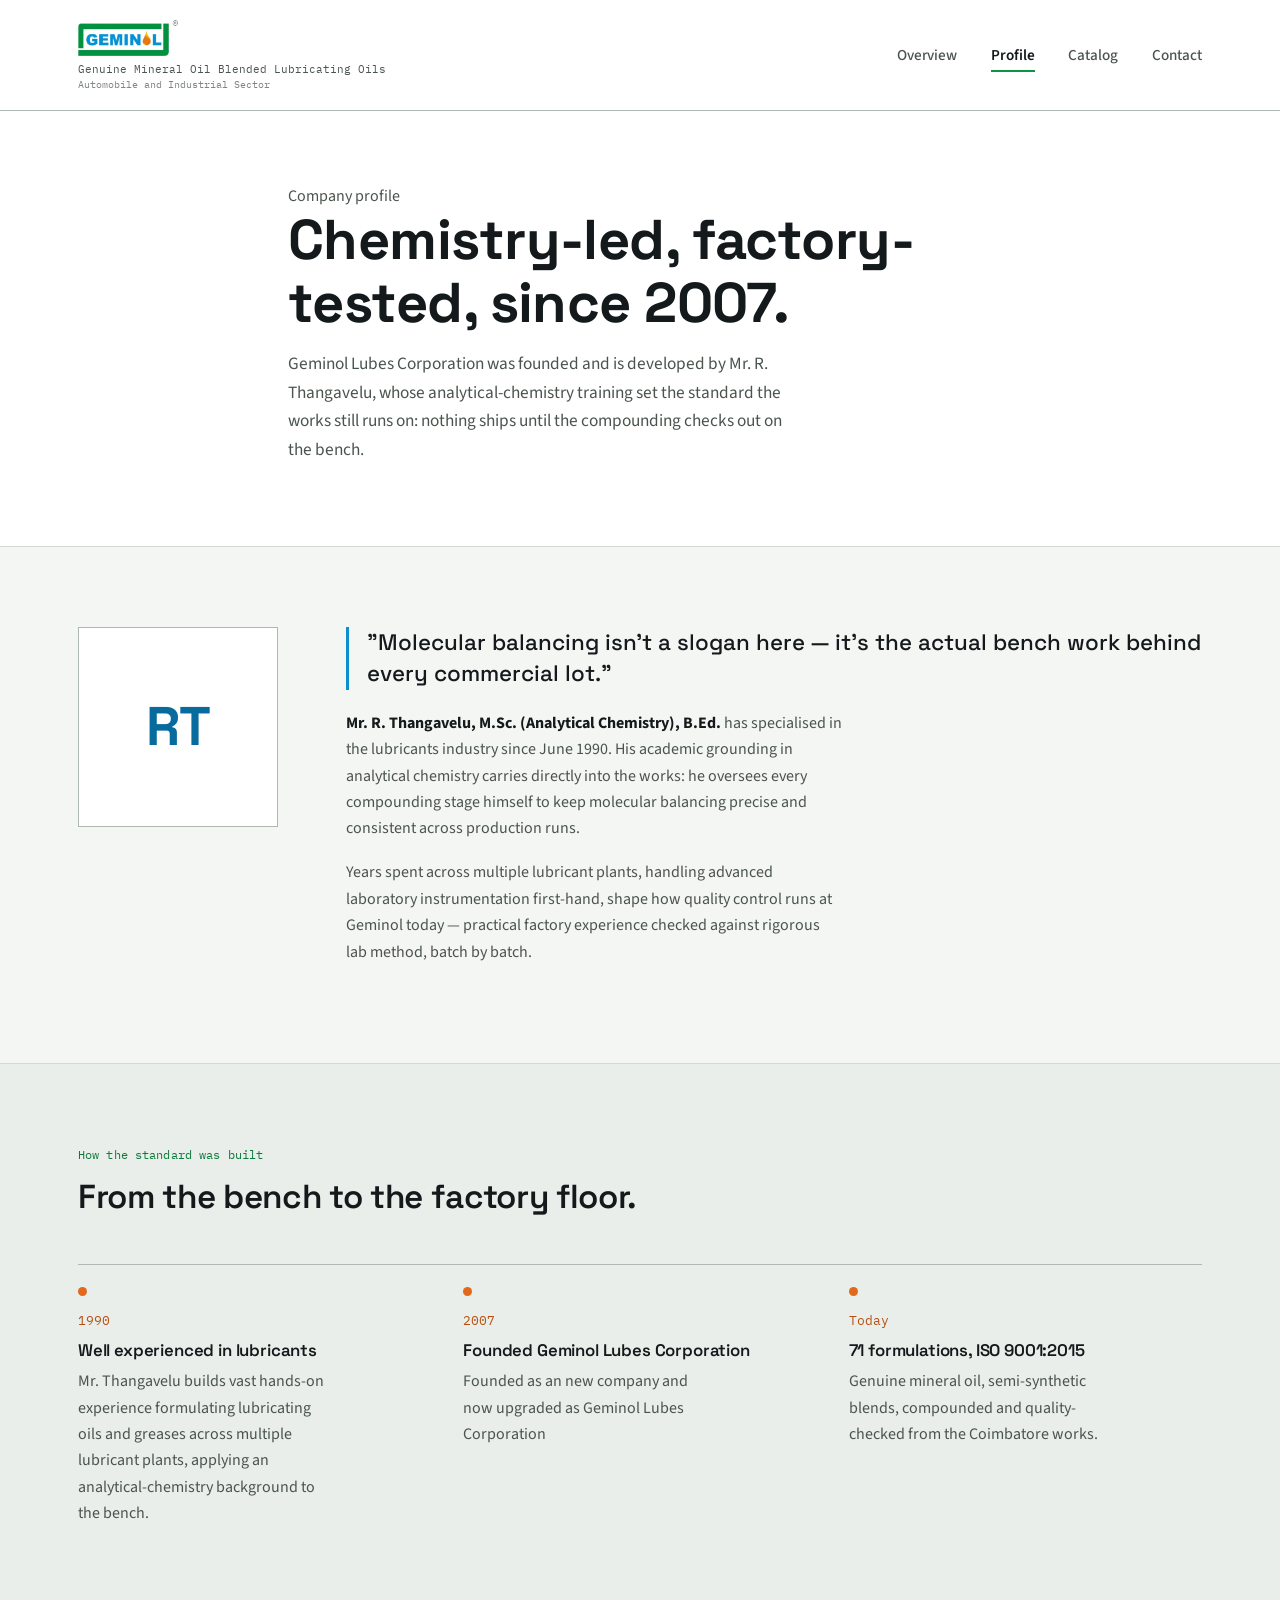
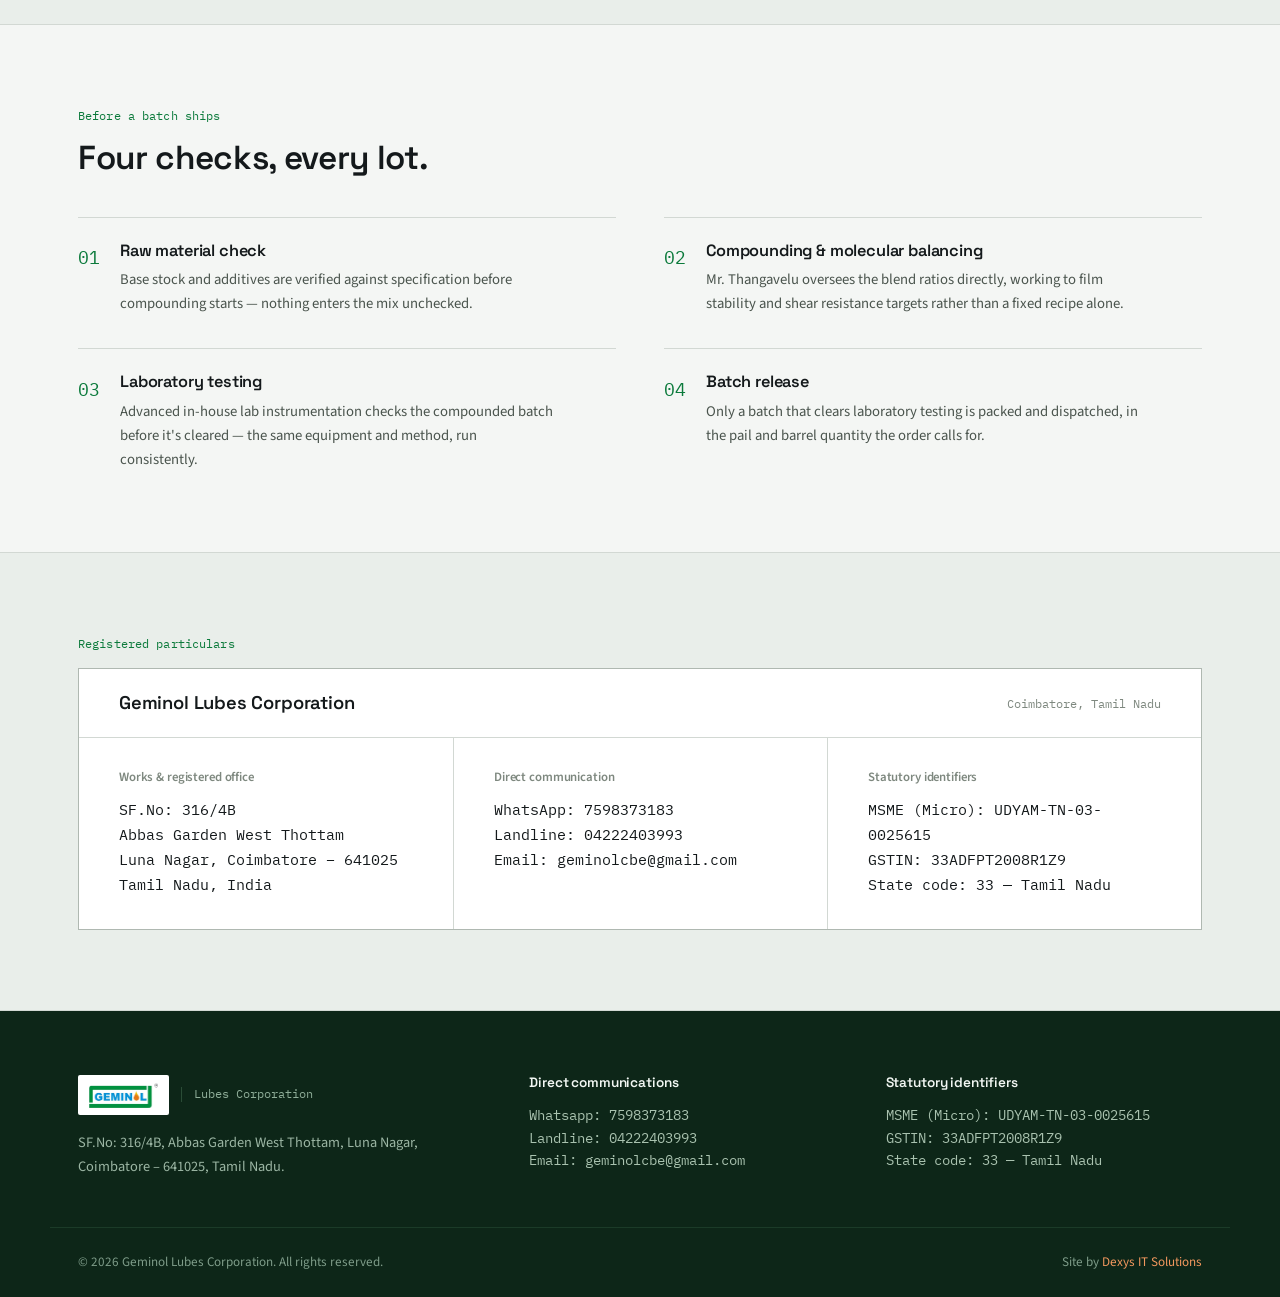
==== commit 5d7c5097: "Merge remote-tracking branch 'origin/main' # Conflicts: #	about.html" ====
--- a/about.html
+++ b/about.html
@@ -3,9 +3,12 @@
 <head>
 <meta charset="UTF-8">
 <meta name="viewport" content="width=device-width, initial-scale=1.0">
-<title>Contact — Geminol Lubes Corporation</title>
-<meta name="description" content="Reach Geminol Lubes Corporation's Coimbatore works for industrial supply contracts, technical RFQs, and general enquiries.">
-<link rel="icon" href="geminol-logo.png">
+<title>Company Profile — Geminol Lubes Corporation</title>
+<meta name="description" content="Geminol Lubes Corporation, Coimbatore — founded by analytical chemist Mr. R. Thangavelu, specialising in lubricants since June 1990.">
+<link rel="icon" href="geminol-logo-r.png">
+<link rel="preconnect" href="https://fonts.googleapis.com">
+<link rel="preconnect" href="https://fonts.gstatic.com" crossorigin>
+<link rel="stylesheet" href="https://fonts.googleapis.com/css2?family=Space+Grotesk:wght@400;500;600;700&family=IBM+Plex+Mono:wght@400;500;600&family=Source+Sans+3:wght@400;500;600;700&display=swap">
 <link rel="stylesheet" href="style.css">
 </head>
 <body>
@@ -26,9 +29,9 @@
     <nav>
       <ul class="nav-menu" id="primaryNav">
         <li><a href="index.html">Overview</a></li>
-        <li><a href="about.html">Profile</a></li>
+        <li><a href="about.html" class="active" aria-current="page">Profile</a></li>
         <li><a href="products.html">Catalog</a></li>
-        <li><a href="contact.html" class="active" aria-current="page">Contact</a></li>
+        <li><a href="contact.html">Contact</a></li>
       </ul>
     </nav>
   </div>
@@ -36,76 +39,114 @@
 
 <main id="main">
 
-  <section class="hero" style="padding-bottom:3rem;">
+  <section class="hero" style="padding-bottom:4rem;">
     <div class="container" style="max-width:760px;">
-      <span class="badge">Commercial desk</span>
-      <h1 style="max-width:none;">Talk to the works directly.</h1>
-      <p class="lede">For industrial supply contracts, technical RFQs, or a formulation question — reach the Coimbatore works below, or send the details through and the desk will follow up.</p>
+      <span class="badge">Company profile</span>
+      <h1 style="max-width:none;">Chemistry-led, factory-tested, since 2007.</h1>
+      <p class="lede">Geminol Lubes Corporation was founded and is developed by Mr. R. Thangavelu, whose analytical-chemistry training set the standard the works still runs on: nothing ships until the compounding checks out on the bench.</p>
     </div>
   </section>
 
-  <section class="section section--tight">
+  <!-- ============================ FOUNDER ============================ -->
+  <section class="section">
     <div class="container">
-      <div class="contact-grid">
+      <div class="founder">
+        <div class="founder-mark">RT</div>
+        <div>
+          <blockquote>"Molecular balancing isn't a slogan here — it's the actual bench work behind every commercial lot."</blockquote>
+          <p><strong style="color:var(--ink)">Mr. R. Thangavelu, M.Sc. (Analytical Chemistry), B.Ed.</strong> has specialised in the lubricants industry since June 1990. His academic grounding in analytical chemistry carries directly into the works: he oversees every compounding stage himself to keep molecular balancing precise and consistent across production runs.</p>
+          <p>Years spent across multiple lubricant plants, handling advanced laboratory instrumentation first-hand, shape how quality control runs at Geminol today — practical factory experience checked against rigorous lab method, batch by batch.</p>
+        </div>
+      </div>
+    </div>
+  </section>
 
-        <div class="contact-info">
-          <h3 style="margin-bottom:1.5rem;">Works &amp; registered office</h3>
-          <div class="row">
-            <span class="k">Address</span>
-            <span class="v">SF.No: 316/4B, Abbas Garden West Thottam, Luna Nagar, Coimbatore – 641025, Tamil Nadu<br><a href="https://www.google.com/maps/search/?api=1&query=SF.No+316%2F4B%2C+Abbas+Garden+West+Thottam%2C+Luna+Nagar%2C+Coimbatore+641025%2C+Tamil+Nadu" target="_blank" rel="noopener" style="font-family:var(--f-body); font-size:0.85rem;">Get directions</a></span>
-          </div>
-          <div class="row">
-            <span class="k">Cell / WhatsApp</span>
-            <span class="v"><a href="tel:+917598373183">7598373183</a></span>
-          </div>
-          <div class="row">
-            <span class="k">Landline</span>
-            <span class="v"><a href="tel:+914222403993">04222403993</a></span>
-          </div>
-          <div class="row">
-            <span class="k">Email</span>
-            <span class="v"><a href="mailto:geminolcbe@gmail.com">geminolcbe@gmail.com</a></span>
-          </div>
-          <div class="row">
-            <span class="k">GSTIN</span>
-            <span class="v">33ADFPT2008R1Z9</span>
-          </div>
-          <div class="row" style="border-bottom:none;">
-            <span class="k">MSME</span>
-            <span class="v">UDYAM-TN-03-0025615 (Micro)</span>
+  <!-- ============================ TIMELINE ============================ -->
+  <section class="section section--surface">
+    <div class="container">
+      <span class="kicker">How the standard was built</span>
+      <h2 style="margin-bottom:2.5rem;">From the bench to the factory floor.</h2>
+      <div class="timeline">
+        <div class="timeline-item">
+          <span class="yr">1990</span>
+          <h3 style="margin:0.5rem 0 0.5rem; font-size:1.05rem;">Well experienced in lubricants</h3>
+          <p style="max-width:32ch;">Mr. Thangavelu builds vast hands-on experience formulating lubricating oils and greases across multiple lubricant plants, applying an analytical-chemistry background to the bench.</p>
+        </div>
+        <div class="timeline-item">
+          <span class="yr">2007</span>
+          <h3 style="margin:0.5rem 0 0.5rem; font-size:1.05rem;">Founded Geminol Lubes Corporation</h3>
+          <p style="max-width:32ch;">Founded as an new company and now upgraded as Geminol Lubes Corporation</p>
+        </div>
+        <div class="timeline-item">
+          <span class="yr">Today</span>
+          <h3 style="margin:0.5rem 0 0.5rem; font-size:1.05rem;">71 formulations, ISO 9001:2015</h3>
+          <p style="max-width:32ch;">Genuine mineral oil, semi-synthetic blends, compounded and quality-checked from the Coimbatore works.</p>
+        </div>
+      </div>
+    </div>
+  </section>
+
+  <!-- ============================ QC PROCESS ============================ -->
+  <section class="section">
+    <div class="container">
+      <span class="kicker">Before a batch ships</span>
+      <h2 style="margin-bottom:2.5rem;">Four checks, every lot.</h2>
+      <div class="process-list">
+        <div class="process-step">
+          <span class="step-no">01</span>
+          <div>
+            <h3>Raw material check</h3>
+            <p>Base stock and additives are verified against specification before compounding starts — nothing enters the mix unchecked.</p>
           </div>
         </div>
+        <div class="process-step">
+          <span class="step-no">02</span>
+          <div>
+            <h3>Compounding &amp; molecular balancing</h3>
+            <p>Mr. Thangavelu oversees the blend ratios directly, working to film stability and shear resistance targets rather than a fixed recipe alone.</p>
+          </div>
+        </div>
+        <div class="process-step">
+          <span class="step-no">03</span>
+          <div>
+            <h3>Laboratory testing</h3>
+            <p>Advanced in-house lab instrumentation checks the compounded batch before it's cleared — the same equipment and method, run consistently.</p>
+          </div>
+        </div>
+        <div class="process-step">
+          <span class="step-no">04</span>
+          <div>
+            <h3>Batch release</h3>
+            <p>Only a batch that clears laboratory testing is packed and dispatched, in the pail and barrel quantity the order calls for.</p>
+          </div>
+        </div>
+      </div>
+    </div>
+  </section>
 
-        <div class="form-panel">
-          <h3 style="margin-bottom:0.4rem;">Request a commercial quote</h3>
-          <p id="formIntro" style="font-size:0.92rem; margin-bottom:1.75rem;">Tell us the formulation and volume — the laboratory desk responds directly.</p>
-          <form id="rfqForm" novalidate>
-            <div class="field">
-              <label for="company">Company / plant name</label>
-              <input type="text" id="company" name="company" placeholder="Enter your enterprise name" required>
-            </div>
-            <div class="field">
-              <label for="email">Official email address</label>
-              <input type="email" id="email" name="email" placeholder="name@company.com" required>
-            </div>
-            <div class="field">
-              <label for="formulation">Product required</label>
-              <input type="text" id="formulation" name="formulation" placeholder="e.g., Machinetek 68, or AP3 Grease">
-              <span class="hint">Not sure of the grade? Browse the <a href="products.html">full catalog</a> first.</span>
-            </div>
-            <div class="field">
-              <label for="volume">Packaging &amp; volume</label>
-              <input type="text" id="volume" name="volume" placeholder="Pails, barrels — and quantity">
-            </div>
-            <div class="field">
-              <label for="notes">Anything else the desk should know</label>
-              <textarea id="notes" name="notes" placeholder="Delivery timeline, application, or technical requirement"></textarea>
-            </div>
-            <button type="submit" class="btn btn-primary" style="width:100%; justify-content:center;">Send request to the laboratory desk</button>
-            <p class="form-note" id="formNote">Opens in your email app, addressed to the desk — nothing sends automatically.</p>
-          </form>
+  <!-- ============================ STATUTORY / CERTIFICATE BLOCK ============================ -->
+  <section class="section section--surface">
+    <div class="container">
+      <span class="kicker">Registered particulars</span>
+      <div class="certificate">
+        <div class="certificate-head">
+          <h3>Geminol Lubes Corporation</h3>
+          <span>Coimbatore, Tamil Nadu</span>
         </div>
-
+        <div class="certificate-grid">
+          <div class="certificate-cell">
+            <h4>Works &amp; registered office</h4>
+            <div class="val">SF.No: 316/4B<br>Abbas Garden West Thottam<br>Luna Nagar, Coimbatore – 641025<br>Tamil Nadu, India</div>
+          </div>
+          <div class="certificate-cell">
+            <h4>Direct communication</h4>
+            <div class="val">WhatsApp: 7598373183<br>Landline: 04222403993<br>Email: geminolcbe@gmail.com</div>
+          </div>
+          <div class="certificate-cell">
+            <h4>Statutory identifiers</h4>
+            <div class="val">MSME (Micro): UDYAM-TN-03-0025615<br>GSTIN: 33ADFPT2008R1Z9<br>State code: 33 — Tamil Nadu</div>
+          </div>
+        </div>
       </div>
     </div>
   </section>
@@ -137,43 +178,5 @@
 </footer>
 
 <script src="app.js"></script>
-<script>
-(function(){
-  const form = document.getElementById('rfqForm');
-  const formulationInput = document.getElementById('formulation');
-  const formIntro = document.getElementById('formIntro');
-  const formNote = document.getElementById('formNote');
-
-  // Prefill from a catalog "quote this" link: contact.html?product=...&category=...
-  const params = new URLSearchParams(window.location.search);
-  const product = params.get('product');
-  const category = params.get('category');
-  if (product) {
-    formulationInput.value = product;
-    formIntro.textContent = `Quoting ${product}${category ? ' (' + category + ' range)' : ''} — fill in your details and the desk will follow up.`;
-    document.getElementById('company').focus();
-  }
-
-  form.addEventListener('submit', (e) => {
-    e.preventDefault();
-    if (!form.checkValidity()) {
-      form.reportValidity();
-      return;
-    }
-    const data = Object.fromEntries(new FormData(form).entries());
-    const subject = `RFQ — ${data.company || 'New enquiry'}${data.formulation ? ' — ' + data.formulation : ''}`;
-    const bodyLines = [
-      `Company / plant: ${data.company || '-'}`,
-      `Email: ${data.email || '-'}`,
-      `Product required: ${data.formulation || '-'}`,
-      `Packaging & volume: ${data.volume || '-'}`,
-      `Notes: ${data.notes || '-'}`,
-    ];
-    const mailto = `mailto:geminolcbe@gmail.com?subject=${encodeURIComponent(subject)}&body=${encodeURIComponent(bodyLines.join('\n'))}`;
-    formNote.textContent = 'Opening your email app now — review the message and hit send.';
-    window.location.href = mailto;
-  });
-})();
-</script>
 </body>
-</html>
+</html>
--- a/style.css
+++ b/style.css
@@ -42,7 +42,6 @@
   --maxw: 1180px;
   --gutter: 1.75rem;
   --radius: 2px;
-  --header-h: 73px;
 }
 
 *,*::before,*::after{ box-sizing:border-box; }
@@ -241,7 +240,6 @@
   color:var(--ink-faint);
   letter-spacing:0.02em;
 }
-.nav-panel{ display:contents; }
 .nav-menu{
   display:flex; gap:2.1rem;
   list-style:none; margin:0; padding:0;
@@ -255,7 +253,6 @@
 }
 .nav-menu a:hover{ color:var(--ink); text-decoration:none; }
 .nav-menu a.active{ color:var(--ink); border-bottom-color:var(--green); font-weight:600; }
-.nav-quick{ display:none; }
 .nav-toggle{ display:none; }
 
 /* --------------------------------- hero ---------------------------------- */
@@ -795,45 +792,33 @@
   .reason-grid{ grid-template-columns:1fr; }
   .reason{ border-left:none !important; padding-left:0 !important; }
   .reason:not(:first-child){ border-top:1px solid var(--line); }
-  .nav-panel{
-    display:flex;
-    flex-direction:column;
-    justify-content:space-between;
-    position:fixed;
-    top:var(--header-h);
-    left:0; right:0; bottom:0;
+  .nav-menu{
+    position:absolute; top:100%; left:0; right:0;
     background:var(--panel);
-    opacity:0;
-    visibility:hidden;
-    transform:translateY(-8px);
-    transition:opacity .18s ease, transform .18s ease, visibility 0s linear .18s;
-    overflow-y:auto;
-    z-index:49;
-  }
-  .nav-panel.is-open{
-    opacity:1;
-    visibility:visible;
-    transform:translateY(0);
-    transition:opacity .18s ease, transform .18s ease;
-  }
-  .nav-menu{
+    border-bottom:1px solid var(--line);
     flex-direction:column;
     gap:0;
-    padding:0.25rem var(--gutter) 0;
+    padding:0.25rem var(--gutter) 0.5rem;
+    display:none;
+    box-shadow:0 12px 24px -18px rgba(13,38,24,0.4);
     counter-reset:navitem;
-  }
+    max-height:calc(100vh - 100%);
+    overflow-y:auto;
+  }
+  .nav-menu.is-open{ display:flex; }
   .nav-menu li{
     counter-increment:navitem;
     border-bottom:1px solid var(--line);
   }
+  .nav-menu li:last-child{ border-bottom:none; }
   .nav-menu a{
     display:flex;
     align-items:center;
     gap:1rem;
     width:100%;
-    padding:1.15rem 0.1rem;
+    padding:1rem 0.1rem;
     border-bottom:none;
-    font-size:1.05rem;
+    font-size:1.02rem;
     color:var(--ink);
   }
   .nav-menu a::before{
@@ -847,39 +832,12 @@
     color:var(--green-deep);
     font-weight:600;
     background:var(--green-pale);
+    border-bottom-color:transparent;
     margin:0 calc(-1 * var(--gutter));
     padding-left:calc(var(--gutter) + 0.1rem);
     padding-right:var(--gutter);
   }
   .nav-menu a.active::before{ color:var(--green-deep); }
-  .nav-quick{
-    display:flex;
-    flex-direction:column;
-    gap:1rem;
-    border-top:1px solid var(--line);
-    background:var(--surface);
-    padding:1.5rem var(--gutter) calc(1.75rem + env(safe-area-inset-bottom, 0px));
-  }
-  .nav-quick-link{
-    display:flex;
-    flex-direction:column;
-    gap:0.2rem;
-  }
-  .nav-quick-link .k{
-    font-family:var(--f-mono);
-    font-size:0.72rem;
-    color:var(--ink-faint);
-  }
-  .nav-quick-link .v{
-    font-size:1.05rem;
-    font-weight:600;
-    color:var(--ink);
-  }
-  .nav-quick-link:hover .v, .nav-quick-link:focus-visible .v{
-    color:var(--green-deep);
-    text-decoration:underline;
-    text-underline-offset:3px;
-  }
   .nav-toggle{
     display:inline-flex;
     flex-direction:column;
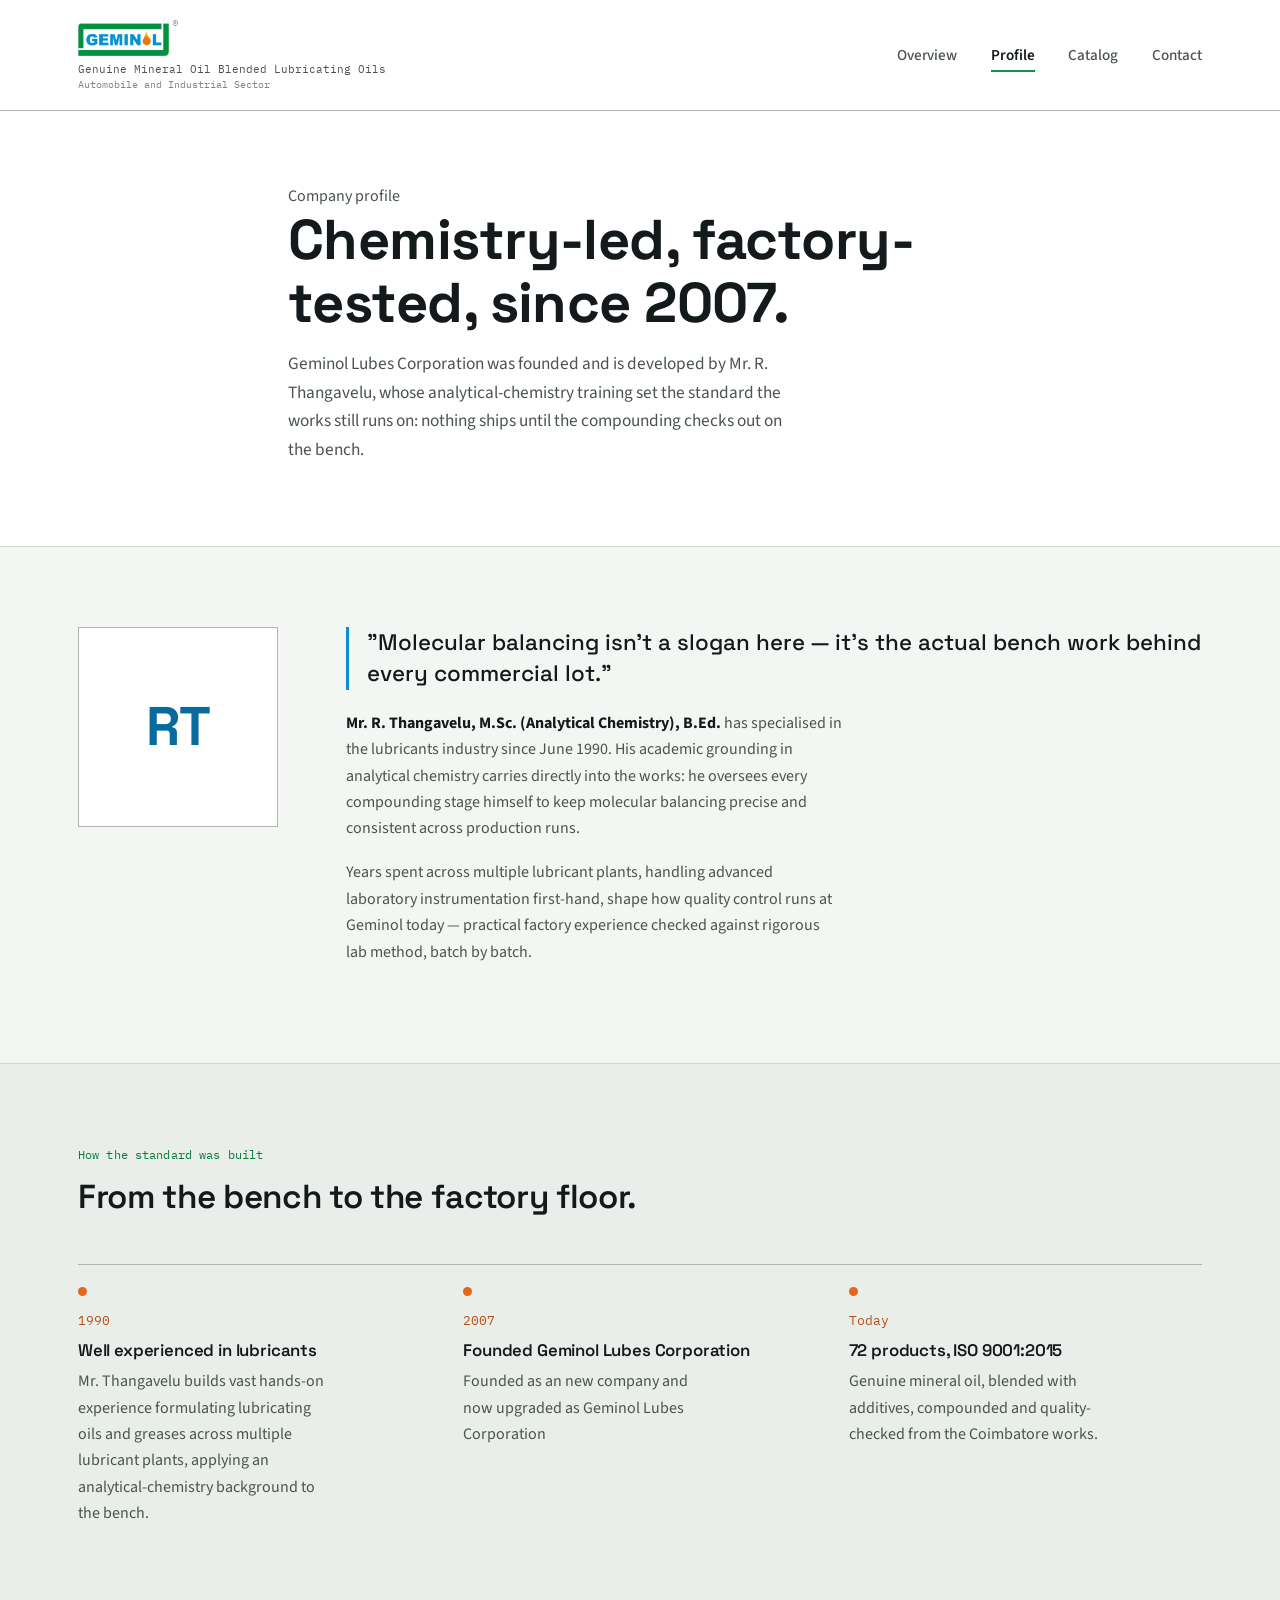
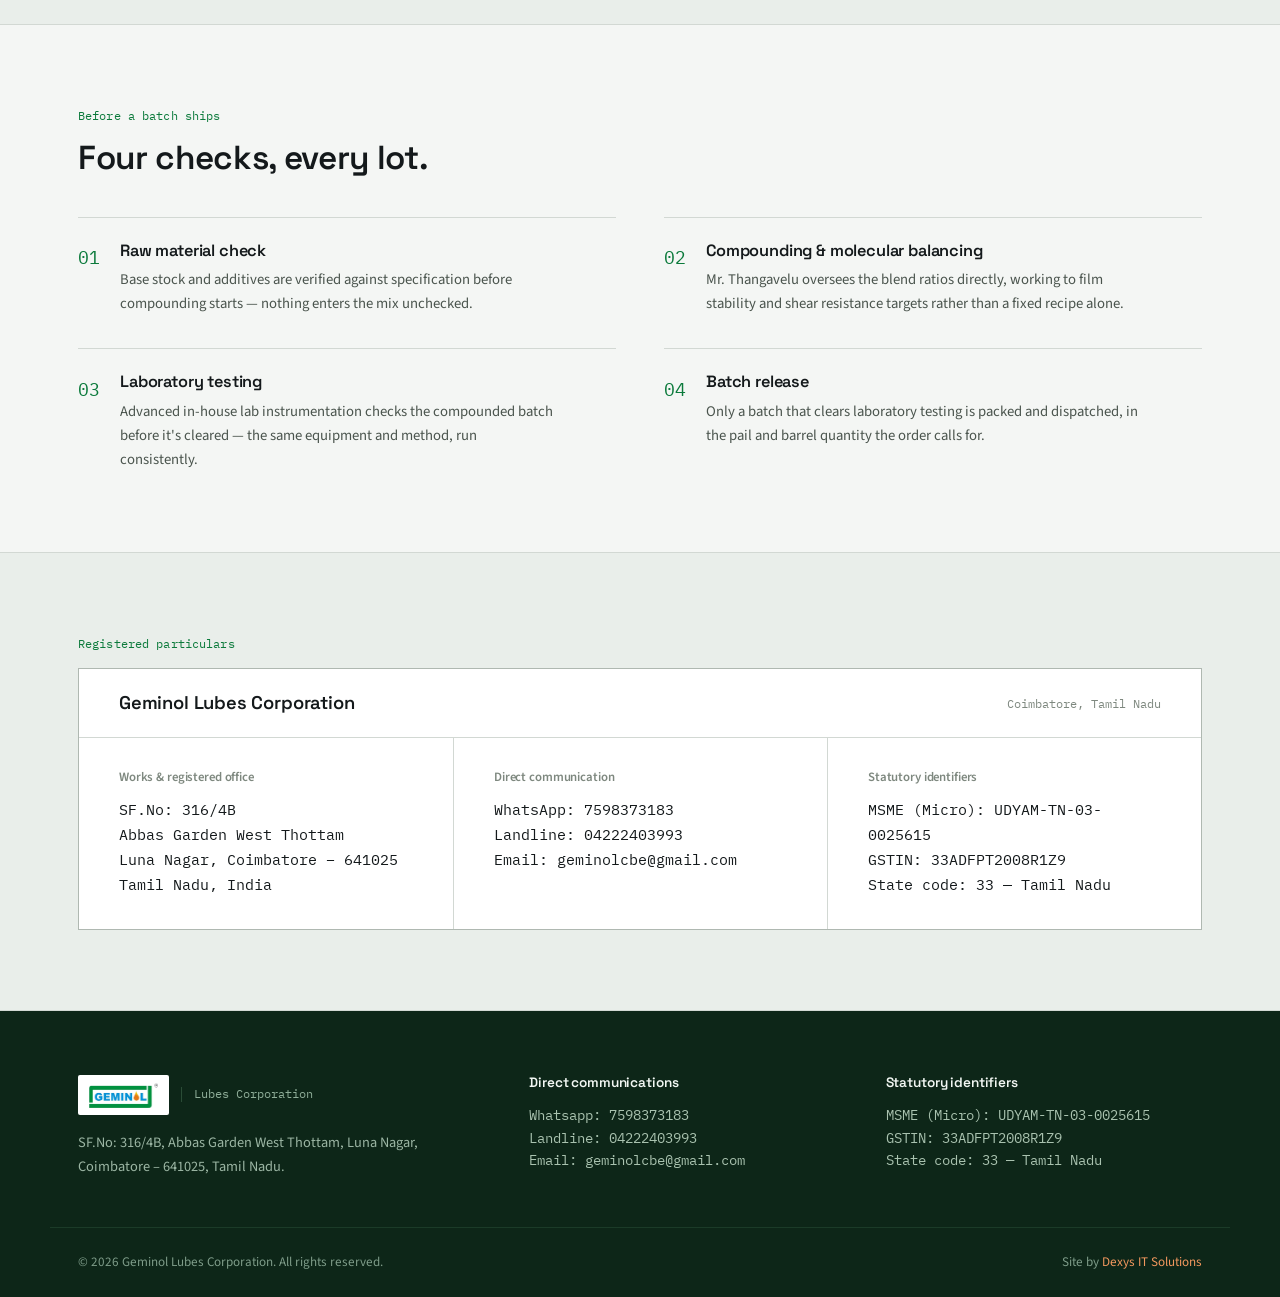
==== commit 63a01fb2: "Update product counts, terminology, and catalog entry per corrections - Add TOOLWAY M 220 (Way lube " ====
--- a/about.html
+++ b/about.html
@@ -79,8 +79,8 @@
         </div>
         <div class="timeline-item">
           <span class="yr">Today</span>
-          <h3 style="margin:0.5rem 0 0.5rem; font-size:1.05rem;">71 formulations, ISO 9001:2015</h3>
-          <p style="max-width:32ch;">Genuine mineral oil, semi-synthetic blends, compounded and quality-checked from the Coimbatore works.</p>
+          <h3 style="margin:0.5rem 0 0.5rem; font-size:1.05rem;">72 products, ISO 9001:2015</h3>
+          <p style="max-width:32ch;">Genuine mineral oil, blended with additives, compounded and quality-checked from the Coimbatore works.</p>
         </div>
       </div>
     </div>
